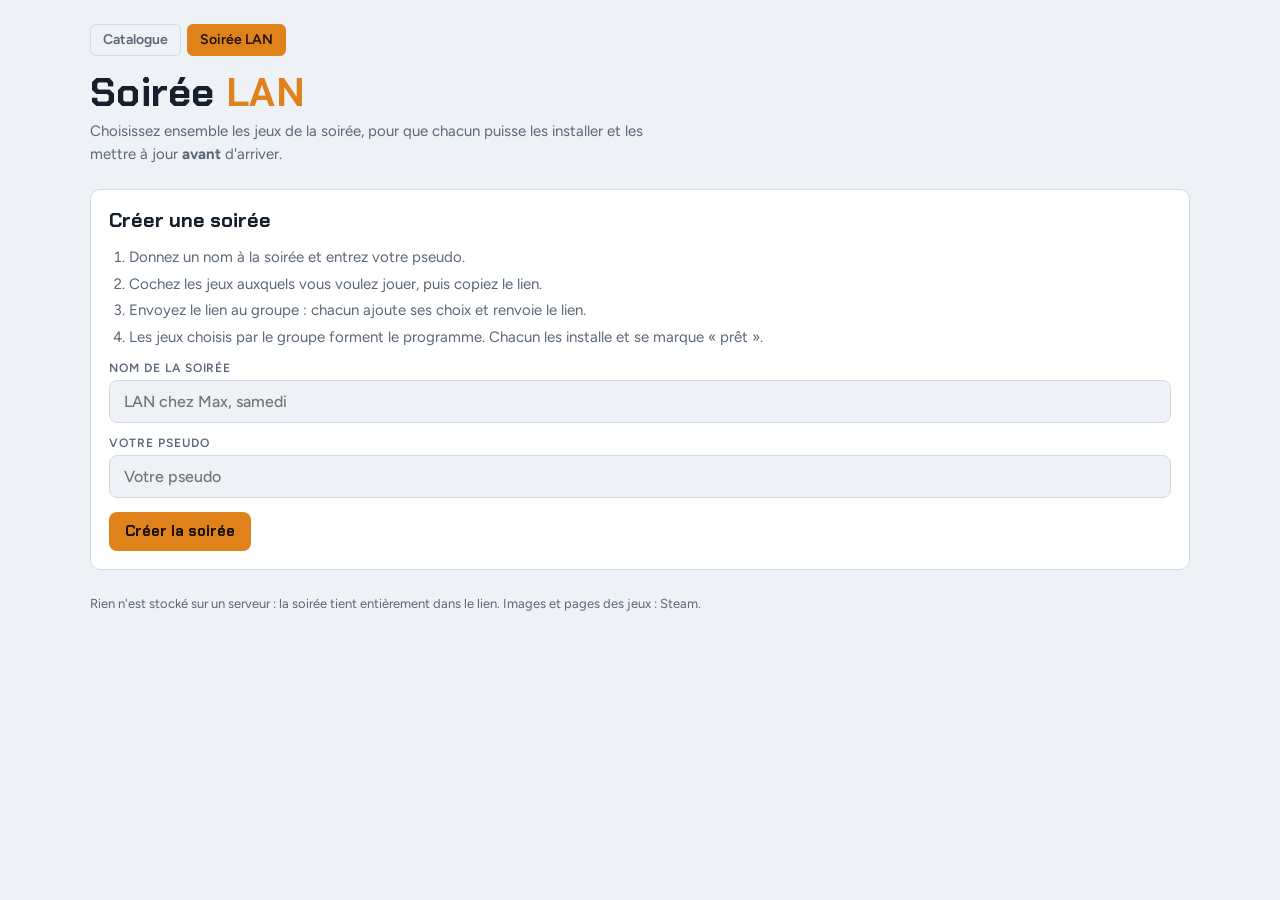
==== soiree.html @ 5d8b4f76 "Soirée LAN : choix des jeux du groupe, programme et préparation (prêt / à installer) Co-Authored-By:" ====
<!doctype html>
<title>Soirée LAN · LAN &amp; Jeux</title>
<meta charset="utf-8">
<meta name="viewport" content="width=device-width, initial-scale=1, viewport-fit=cover">
<meta name="claude:viewport-fit-sides" content="cover">
<link rel="preconnect" href="https://fonts.googleapis.com">
<link rel="preconnect" href="https://fonts.gstatic.com" crossorigin>
<link rel="stylesheet" href="https://fonts.googleapis.com/css2?family=Chakra+Petch:wght@500;700&family=Figtree:wght@400;500;600&family=JetBrains+Mono:wght@500&display=swap">
<link rel="stylesheet" href="style.css">
<style>
.panel { background: var(--panel); border: 1px solid var(--line); border-radius: 10px; padding: 18px; display: grid; gap: 14px; min-width: 0; }
.panel h2 { font: 700 20px/1.2 var(--display); margin: 0; }
.panel p { margin: 0; color: var(--muted); }
.steps { margin: 0; padding-left: 20px; color: var(--muted); display: grid; gap: 4px; }
.field { display: grid; gap: 6px; }
.field label { font: 600 12px/1 var(--body); text-transform: uppercase; letter-spacing: .08em; color: var(--muted); }
.input { font: 500 16px/1.2 var(--body); color: var(--fg); background: var(--bg); border: 1px solid var(--line); border-radius: 8px; padding: 11px 14px; width: 100%; min-width: 0; }
.input:focus-visible { outline: 2px solid var(--accent); outline-offset: 1px; }
.btn { font: 700 15px/1 var(--display); color: var(--accent-fg); background: var(--accent); border: 0; border-radius: 8px; padding: 12px 16px; cursor: pointer; }
.btn:focus-visible { outline: 2px solid var(--fg); outline-offset: 2px; }
.actions { display: flex; flex-wrap: wrap; gap: 8px; align-items: center; }
.players-list { display: flex; flex-wrap: wrap; gap: 8px; }
.player { display: inline-flex; align-items: center; gap: 8px; font: 500 14px/1 var(--body); background: var(--chip); border-radius: 999px; padding: 6px 6px 6px 12px; }
.player small { color: var(--muted); font: 500 12px var(--mono); }
.player button { border: 0; background: none; color: var(--muted); cursor: pointer; font-size: 14px; line-height: 1; padding: 2px 6px; border-radius: 999px; }
.player button:hover { color: var(--fg); background: var(--line); }
.player.me { background: var(--accent); color: var(--accent-fg); }
.player.me small, .player.me button { color: var(--accent-fg); }
.layout { display: grid; grid-template-columns: minmax(0, 1fr) minmax(0, 1.4fr); gap: 16px; align-items: start; }
@media (max-width: 860px) { .layout { grid-template-columns: minmax(0, 1fr); } }
.col { display: grid; gap: 16px; min-width: 0; }
.list { max-height: 520px; overflow-y: auto; border: 1px solid var(--line); border-radius: 8px; }
.row { display: grid; grid-template-columns: auto minmax(0, 1fr) auto; gap: 10px; align-items: center; padding: 8px 12px; border-bottom: 1px solid var(--line); }
.row:last-child { border-bottom: 0; }
.row input { width: 18px; height: 18px; accent-color: var(--accent); margin: 0; }
.row .nm { overflow-wrap: anywhere; display: grid; gap: 2px; min-width: 0; }
.row .nm label { cursor: pointer; }
.row .pl { font: 500 12px var(--mono); color: var(--muted); white-space: nowrap; }
.row.taken { background: color-mix(in srgb, var(--free-bg) 45%, transparent); }
.who { font-size: 12px; color: var(--free); }
.row a { font-size: 13px; color: var(--accent); white-space: nowrap; }
.hint { font-size: 13px; color: var(--muted); }
.toast { font-size: 14px; color: var(--free); font-weight: 600; }
.result-head { display: flex; flex-wrap: wrap; justify-content: space-between; align-items: baseline; gap: 8px; }
.section-title { font: 700 16px/1.2 var(--display); margin: 8px 0 0; }
.grid.small { grid-template-columns: repeat(auto-fill, minmax(220px, 1fr)); }
.picked { font: 600 12px/1 var(--mono); color: var(--accent); }
.ready { display: flex; flex-wrap: wrap; gap: 4px; }
.ready span { font-size: 11.5px; padding: 3px 7px; border-radius: 999px; background: var(--chip); color: var(--muted); }
.ready span.ok { background: var(--free-bg); color: var(--free); }
.summary-list { margin: 0; padding: 0; list-style: none; display: grid; gap: 6px; font-size: 14px; }
.summary-list strong { font-weight: 600; }
.summary-list span { color: var(--muted); }
.done { color: var(--free); font-weight: 600; }
</style>

<div class="wrap">
  <header>
    <nav class="nav"><a href="./">Catalogue</a><a href="soiree.html" aria-current="page">Soirée LAN</a></nav>
    <h1>Soirée <span>LAN</span></h1>
    <p>Choisissez ensemble les jeux de la soirée, pour que chacun puisse les installer et les mettre à jour <strong>avant</strong> d'arriver.</p>
  </header>

  <!-- Écran de création -->
  <section class="panel" id="create" hidden>
    <h2>Créer une soirée</h2>
    <ol class="steps">
      <li>Donnez un nom à la soirée et entrez votre pseudo.</li>
      <li>Cochez les jeux auxquels vous voulez jouer, puis copiez le lien.</li>
      <li>Envoyez le lien au groupe : chacun ajoute ses choix et renvoie le lien.</li>
      <li>Les jeux choisis par le groupe forment le programme. Chacun les installe et se marque « prêt ».</li>
    </ol>
    <div class="field"><label for="party-name">Nom de la soirée</label>
      <input class="input" id="party-name" maxlength="40" placeholder="LAN chez Max, samedi"></div>
    <div class="field"><label for="first-name">Votre pseudo</label>
      <input class="input" id="first-name" maxlength="20" placeholder="Votre pseudo"></div>
    <div class="actions"><button class="btn" id="create-btn" type="button">Créer la soirée</button></div>
  </section>

  <!-- Écran pour rejoindre une soirée reçue -->
  <section class="panel" id="join" hidden>
    <h2 id="join-title"></h2>
    <p id="join-who"></p>
    <ul class="summary-list" id="join-summary"></ul>
    <div class="field"><label for="join-name">Votre pseudo</label>
      <input class="input" id="join-name" maxlength="20" placeholder="Votre pseudo"></div>
    <div class="actions"><button class="btn" id="join-btn" type="button">Rejoindre et choisir mes jeux</button></div>
    <div id="join-existing" hidden>
      <p class="hint">Vous avez déjà rejoint cette soirée ? Reprenez votre profil :</p>
      <div class="chips" id="join-list"></div>
    </div>
  </section>

  <!-- Écran de soirée -->
  <div id="party" hidden>
    <div class="wrap" style="gap:16px">
      <section class="panel">
        <div class="result-head">
          <h2 id="party-title"></h2>
          <span class="hint" id="party-count"></span>
        </div>
        <div class="players-list" id="players"></div>
        <div class="actions">
          <button class="btn" id="share-btn" type="button">Copier le lien de la soirée</button>
          <span class="toast" id="toast" aria-live="polite"></span>
        </div>
        <p class="hint">Ce lien contient toute la soirée. Après chaque changement, renvoyez-le au groupe pour que les autres voient vos choix.</p>
        <details>
          <summary class="hint">Quelqu'un a envoyé une autre version du lien ?</summary>
          <div class="actions" style="margin-top:10px">
            <input class="input" id="merge-input" placeholder="Collez son lien ici" style="flex:1 1 240px">
            <button class="btn" id="merge-btn" type="button">Fusionner</button>
          </div>
        </details>
      </section>

      <div class="layout">
        <section class="panel" id="mine">
          <div class="result-head">
            <h2 id="mine-title">Mes choix</h2>
            <button class="reset" id="switch-btn" type="button">Changer de joueur</button>
          </div>
          <p class="hint">Cochez les jeux auxquels vous voulez jouer ce soir, gratuits ou payants. Plus un jeu est coché par le groupe, plus il monte dans le programme.</p>
          <input class="input" id="pick-search" type="search" placeholder="Rechercher un jeu…" aria-label="Rechercher un jeu">
          <div class="chips" role="group" aria-label="Afficher">
            <button class="chip" id="show-group" type="button" aria-pressed="false">Choisis par le groupe</button>
            <button class="chip" id="show-all" type="button" aria-pressed="true">Tous les jeux</button>
            <button class="chip" id="show-mine" type="button" aria-pressed="false">Mes choix</button>
          </div>
          <div class="list" id="picks"></div>
          <div class="actions">
            <button class="btn" id="save-btn" type="button">Enregistrer et copier le lien</button>
            <span class="hint" id="mine-count"></span>
          </div>
        </section>

        <div class="col">
          <section class="panel" id="programme">
            <div class="result-head">
              <h2>Programme de la soirée</h2>
              <div class="chips"><button class="chip" id="offline" type="button" aria-pressed="false">Sans internet</button></div>
            </div>
            <p class="hint" id="prog-hint"></p>
            <div class="grid small" id="prog"></div>
            <h3 class="section-title" id="other-title">Autres propositions</h3>
            <p class="hint" id="other-hint"></p>
            <div class="grid small" id="other"></div>
          </section>

          <section class="panel" id="prep">
            <div class="result-head">
              <h2>Ma préparation</h2>
              <span class="hint" id="prep-count"></span>
            </div>
            <p class="hint">Installez et mettez à jour chaque jeu du programme avant la soirée, puis cochez-le. Les autres verront que vous êtes prêt.</p>
            <div class="list" id="prep-list"></div>
          </section>
        </div>
      </div>
    </div>
  </div>

  <footer>Rien n'est stocké sur un serveur : la soirée tient entièrement dans le lien. Images et pages des jeux : Steam.</footer>
</div>

<script src="games.js"></script>
<script>
// ---------- Données ----------
const norm = t => t.normalize("NFD").replace(/[̀-ͯ]/g, "").toLowerCase();
const slug = t => norm(t).replace(/[^a-z0-9]+/g, "-").replace(/^-|-$/g, "");
const MODES = { l: "LAN", e: "Même écran", o: "Internet" };
const games = (window.GAMES || []).map(([name, min, max, types, free, modes, link, desc]) => ({
  name, min, max, desc: desc || "", free: !!free, modes: modes.split(""), key: norm(name),
  appid: typeof link === "number" ? link : null,
  // identifiant stable : numéro Steam en base 36, sinon nom simplifié
  id: typeof link === "number" ? link.toString(36) : "~" + slug(name),
  url: typeof link === "number" ? "https://store.steampowered.com/app/" + link + "/"
    : link || "https://store.steampowered.com/search/?term=" + encodeURIComponent(name)
})).sort((a, b) => a.name.localeCompare(b.name, "fr"));
const byId = new Map(games.map(g => [g.id, g]));
const plural = (n, one, many) => n + " " + (n > 1 ? many : one);
const same = (a, b) => a.toLowerCase() === b.toLowerCase();

// ---------- Soirée dans le lien ----------
// Format v2 : { v: 2, n: nom, p: [[pseudo, "choix.choix", "prêt.prêt"]] }
function encode(party) {
  const json = JSON.stringify({ v: 2, n: party.name, p: party.players.map(p => [p.name, [...p.picks].join("."), [...p.ready].join(".")]) });
  const bytes = new TextEncoder().encode(json);
  let bin = ""; bytes.forEach(b => bin += String.fromCharCode(b));
  return btoa(bin).replace(/\+/g, "-").replace(/\//g, "_").replace(/=+$/, "");
}
function decode(str) {
  try {
    const bin = atob(str.replace(/-/g, "+").replace(/_/g, "/"));
    const d = JSON.parse(new TextDecoder().decode(Uint8Array.from(bin, c => c.charCodeAt(0))));
    const ids = s => String(s || "").split(".").filter(id => byId.has(id));
    return {
      name: String(d.n || "Soirée LAN").slice(0, 40),
      players: (d.p || []).map(([n, a, b]) => ({
        name: String(n).slice(0, 20),
        picks: new Set(ids(a)),
        ready: new Set(d.v === 2 ? ids(b) : [])
      }))
    };
  } catch { return null; }
}
function fromUrl(text) {
  const m = String(text).match(/[#&]s=([A-Za-z0-9_-]+)/);
  return m ? decode(m[1]) : null;
}
const linkFor = party => location.href.split("#")[0] + "#s=" + encode(party);
function persist() { history.replaceState(null, "", "#s=" + encode(party)); }

let party = fromUrl(location.hash);

// Le joueur de cet onglet. Un lien reçu ouvre toujours l'écran « Rejoindre » :
// on ne reprend jamais automatiquement le profil de la personne qui a envoyé le lien.
let meName = "", lastPseudo = "";
try { meName = sessionStorage.getItem("lanjeux-me") || ""; } catch {}
try { lastPseudo = localStorage.getItem("lanjeux-pseudo") || ""; } catch {}
function setMe(n) {
  meName = n;
  try { sessionStorage.setItem("lanjeux-me", n); } catch {}
  if (n) { lastPseudo = n; try { localStorage.setItem("lanjeux-pseudo", n); } catch {} }
}
const me = () => party.players.find(p => meName && same(p.name, meName)) || null;
function addMe() {
  let p = me();
  if (!p) { p = { name: meName, picks: new Set(), ready: new Set() }; party.players.push(p); }
  return p;
}

// ---------- Écrans ----------
function show(id) { ["create", "join", "party"].forEach(x => document.getElementById(x).hidden = x !== id); }

function showCreate() { show("create"); document.getElementById("first-name").value = lastPseudo; }
document.getElementById("create-btn").addEventListener("click", () => {
  const name = document.getElementById("party-name").value.trim() || "Soirée LAN";
  const n = document.getElementById("first-name").value.trim();
  if (!n) { document.getElementById("first-name").focus(); return; }
  party = { name, players: [] };
  setMe(n); addMe(); persist(); showParty();
});

function showJoin() {
  setMe("");
  show("join");
  document.getElementById("join-title").textContent = "Rejoindre « " + party.name + " »";
  const names = party.players.map(p => p.name);
  document.getElementById("join-who").textContent = names.length
    ? (names.length > 1 ? names.slice(0, -1).join(", ") + " et " + names.at(-1) + " ont" : names[0] + " a")
      + " déjà choisi. Entrez votre pseudo pour ajouter vos choix."
    : "Entrez votre pseudo pour ajouter vos choix.";
  const sum = document.getElementById("join-summary"); sum.replaceChildren();
  for (const p of party.players) {
    const li = document.createElement("li");
    const who = document.createElement("strong"); who.textContent = p.name + " : ";
    const names = [...p.picks].map(id => byId.get(id).name).sort((a, b) => a.localeCompare(b, "fr"));
    const what = document.createElement("span");
    what.textContent = names.length ? names.slice(0, 8).join(", ") + (names.length > 8 ? " et " + (names.length - 8) + " autres" : "") : "rien choisi pour l'instant";
    li.append(who, what); sum.append(li);
  }
  const list = document.getElementById("join-list"); list.replaceChildren();
  for (const n of names) {
    const b = document.createElement("button"); b.type = "button"; b.className = "chip"; b.textContent = "Je suis " + n;
    b.addEventListener("click", () => { setMe(n); showParty(); });
    list.append(b);
  }
  document.getElementById("join-existing").hidden = !names.length;
  const f = document.getElementById("join-name"); f.value = ""; f.focus();
}
function join() {
  const n = document.getElementById("join-name").value.trim();
  if (!n) { document.getElementById("join-name").focus(); return; }
  setMe(n); addMe(); persist(); showParty();
}
document.getElementById("join-btn").addEventListener("click", join);
document.getElementById("join-name").addEventListener("keydown", e => { if (e.key === "Enter") join(); });
document.getElementById("switch-btn").addEventListener("click", showJoin);

function showParty() {
  if (!me()) { showJoin(); return; }
  show("party");
  document.getElementById("mine-title").textContent = "Les choix de " + me().name;
  const othersChose = party.players.some(p => p !== me() && p.picks.size);
  setView(othersChose ? "group" : "all");
}

// ---------- Calculs ----------
let offline = false;
function computeProgramme() {
  const n = party.players.length;
  const need = Math.max(1, Math.ceil(n / 2)); // choisi par au moins la moitié du groupe
  const count = new Map();
  party.players.forEach(p => p.picks.forEach(id => count.set(id, (count.get(id) || 0) + 1)));
  const fits = g => n < 2 || (n >= g.min && n <= g.max);
  const net = g => !offline || g.modes.some(m => m === "l" || m === "e");
  const prog = [], other = [];
  for (const [id, c] of count) {
    const g = byId.get(id);
    if (!net(g)) continue;
    if (c >= need && fits(g)) prog.push(g); else other.push(g);
  }
  const rank = (a, b) => count.get(b.id) - count.get(a.id) || a.name.localeCompare(b.name, "fr");
  return { prog: prog.sort(rank), other: other.sort(rank), count, need, n, fits };
}

// ---------- Rendu ----------
function renderAll() { renderHeader(); renderPicks(); renderProgramme(); }

function renderHeader() {
  document.getElementById("party-title").textContent = party.name;
  document.getElementById("party-count").textContent = plural(party.players.length, "joueur", "joueurs");
  const { prog } = computeProgramme();
  const box = document.getElementById("players"); box.replaceChildren();
  for (const p of party.players) {
    const chip = document.createElement("span");
    chip.className = "player" + (p === me() ? " me" : "");
    const label = document.createElement("span"); label.textContent = p.name;
    const readyN = prog.filter(g => p.ready.has(g.id)).length;
    const count = document.createElement("small");
    count.textContent = prog.length ? "prêt " + readyN + "/" + prog.length : plural(p.picks.size, "choix", "choix");
    const del = document.createElement("button"); del.type = "button"; del.textContent = "×";
    del.setAttribute("aria-label", "Retirer " + p.name + " de la soirée");
    del.addEventListener("click", () => {
      if (del.dataset.confirm) { party.players = party.players.filter(x => x !== p); persist(); showParty(); }
      else { del.dataset.confirm = "1"; del.textContent = "Retirer ?"; }
    });
    chip.append(label, count, del); box.append(chip);
  }
}

let view = "all", q = "";
const VIEWS = { group: "show-group", all: "show-all", mine: "show-mine" };
function setView(v) {
  view = v;
  Object.entries(VIEWS).forEach(([k, id]) => document.getElementById(id).setAttribute("aria-pressed", k === v));
  renderAll();
}
Object.entries(VIEWS).forEach(([v, id]) => document.getElementById(id).addEventListener("click", () => setView(v)));

function renderPicks() {
  const m = me();
  const others = party.players.filter(p => p !== m);
  const pickersOf = g => others.filter(p => p.picks.has(g.id)).map(p => p.name);
  const pool = games.filter(g => {
    if (q && !g.key.includes(q)) return false;
    if (view === "group") return q ? true : pickersOf(g).length > 0; // une recherche fouille tout le catalogue
    if (view === "mine") return !!(m && m.picks.has(g.id));
    return true;
  });
  if (view !== "mine") pool.sort((a, b) => pickersOf(b).length - pickersOf(a).length || a.name.localeCompare(b.name, "fr"));
  const list = document.getElementById("picks"); list.replaceChildren();
  const frag = document.createDocumentFragment();
  for (const g of pool) {
    const pickers = pickersOf(g);
    const row = document.createElement("div"); row.className = "row" + (pickers.length ? " taken" : "");
    const cb = document.createElement("input"); cb.type = "checkbox"; cb.id = "pick-" + g.id;
    cb.checked = !!(m && m.picks.has(g.id));
    cb.addEventListener("change", () => {
      const p = addMe();
      cb.checked ? p.picks.add(g.id) : p.picks.delete(g.id);
      persist(); renderHeader(); renderProgramme(); updateMineCount();
      if (view === "mine") renderPicks();
    });
    const nm = document.createElement("div"); nm.className = "nm";
    const lab = document.createElement("label"); lab.htmlFor = cb.id;
    lab.textContent = g.name + (g.free ? " · gratuit" : "");
    nm.append(lab);
    if (pickers.length) { const who = document.createElement("div"); who.className = "who"; who.textContent = "✓ " + pickers.join(", "); nm.append(who); }
    const pl = document.createElement("span"); pl.className = "pl"; pl.textContent = g.min === g.max ? g.min + " j." : g.min + "–" + g.max;
    row.append(cb, nm, pl); frag.append(row);
  }
  if (!pool.length) {
    const e = document.createElement("p"); e.className = "hint"; e.style.padding = "12px";
    e.textContent = view === "mine" ? "Vous n'avez encore choisi aucun jeu."
      : view === "group" ? "Les autres joueurs n'ont encore rien choisi. Passez sur « Tous les jeux »."
      : "Aucun jeu ne correspond à cette recherche.";
    frag.append(e);
  }
  list.append(frag);
  updateMineCount();
}
function updateMineCount() {
  const m = me();
  document.getElementById("mine-count").textContent = m ? plural(m.picks.size, "jeu choisi", "jeux choisis") : "";
}

function renderProgramme() {
  const { prog, other, count, need, n, fits } = computeProgramme();
  document.getElementById("prog-hint").textContent = !count.size
    ? "Cochez des jeux dans la liste : ceux choisis par le groupe apparaîtront ici."
    : prog.length
      ? plural(prog.length, "jeu retenu", "jeux retenus") + (n > 1 ? " : choisis par au moins " + need + " joueur" + (need > 1 ? "s" : "") + " sur " + n + " et jouables à " + n + "." : ".")
      : "Aucun jeu n'a encore été choisi par au moins " + need + " joueurs sur " + n + ".";
  document.getElementById("prog").replaceChildren(...prog.map(g => card(g, count.get(g.id), true)));
  document.getElementById("other-title").hidden = !other.length;
  document.getElementById("other-hint").hidden = !other.length;
  document.getElementById("other-hint").textContent = "Choisis par moins de la moitié du groupe, ou pas jouables à " + n + ". Cochez-les aussi pour les faire entrer au programme.";
  document.getElementById("other").replaceChildren(...other.map(g => card(g, count.get(g.id), false, fits(g) ? "" : "Max " + g.max + " joueurs")));
  renderPrep(prog);
}

function renderPrep(prog) {
  const m = me();
  const list = document.getElementById("prep-list"); list.replaceChildren();
  const left = prog.filter(g => !(m && m.ready.has(g.id))).length;
  document.getElementById("prep-count").textContent = prog.length ? (left ? plural(left, "jeu", "jeux") + " à préparer" : "") : "";
  if (!prog.length) {
    const e = document.createElement("p"); e.className = "hint"; e.style.padding = "12px";
    e.textContent = "Rien à préparer pour l'instant : le programme est vide.";
    list.append(e); return;
  }
  if (!left) {
    const e = document.createElement("p"); e.className = "done"; e.style.padding = "12px 12px 0";
    e.textContent = "Vous êtes prêt pour tout le programme.";
    list.append(e);
  }
  for (const g of prog) {
    const row = document.createElement("div"); row.className = "row";
    const cb = document.createElement("input"); cb.type = "checkbox"; cb.id = "ready-" + g.id;
    cb.checked = !!(m && m.ready.has(g.id));
    cb.addEventListener("change", () => {
      const p = addMe(); cb.checked ? p.ready.add(g.id) : p.ready.delete(g.id);
      persist(); renderHeader(); renderProgramme();
    });
    const nm = document.createElement("div"); nm.className = "nm";
    const lab = document.createElement("label"); lab.htmlFor = cb.id; lab.textContent = g.name;
    const sub = document.createElement("div"); sub.className = "hint";
    sub.textContent = (g.free ? "Gratuit" : "Payant") + " · installé et à jour";
    nm.append(lab, sub);
    const a = document.createElement("a"); a.href = g.url; a.target = "_blank"; a.rel = "noopener"; a.textContent = "Page du jeu";
    row.append(cb, nm, a); list.append(row);
  }
}

function card(g, picks, inProg, note) {
  const a = document.createElement("a"); a.className = "game"; a.href = g.url; a.target = "_blank"; a.rel = "noopener";
  const cover = document.createElement("div"); cover.className = "cover";
  const ini = document.createElement("span"); ini.className = "initials";
  ini.textContent = g.name.replace(/[^A-Za-z0-9 ]/g, "").split(" ").filter(Boolean).slice(0, 2).map(w => w[0]).join("").toUpperCase();
  cover.append(ini);
  if (g.appid) {
    const img = document.createElement("img"); img.alt = ""; img.loading = "lazy";
    const urls = ["https://shared.akamai.steamstatic.com/store_item_assets/steam/apps/" + g.appid + "/header.jpg",
                  "https://cdn.cloudflare.steamstatic.com/steam/apps/" + g.appid + "/header.jpg"];
    let i = 0; img.onerror = () => { i++; i < urls.length ? img.src = urls[i] : img.remove(); };
    img.onload = () => ini.remove(); img.src = urls[0]; cover.append(img);
  }
  const body = document.createElement("div"); body.className = "body";
  const top = document.createElement("div"); top.className = "top";
  const h = document.createElement("h2"); h.textContent = g.name;
  const pl = document.createElement("span"); pl.className = "players";
  pl.textContent = g.min === g.max ? g.min + " j." : g.min + "–" + g.max + " j.";
  top.append(h, pl); body.append(top);
  const tags = document.createElement("div"); tags.className = "tags";
  const price = document.createElement("span"); price.className = "tag price " + (g.free ? "free" : "paid");
  price.textContent = g.free ? "Gratuit" : "Payant";
  const pk = document.createElement("span"); pk.className = "picked";
  pk.textContent = "choisi par " + picks + "/" + party.players.length;
  tags.append(price, pk); body.append(tags);
  if (note) { const nt = document.createElement("div"); nt.className = "hint"; nt.textContent = note; body.append(nt); }
  if (inProg) {
    const r = document.createElement("div"); r.className = "ready";
    for (const p of party.players) {
      const s = document.createElement("span"); const ok = p.ready.has(g.id);
      s.className = ok ? "ok" : ""; s.textContent = (ok ? "✓ " : "○ ") + p.name;
      s.title = ok ? p.name + " est prêt" : p.name + " doit encore l'installer ou le mettre à jour";
      r.append(s);
    }
    body.append(r);
  }
  const md = document.createElement("div"); md.className = "modes"; md.textContent = g.modes.map(m => MODES[m]).join(" · ");
  body.append(md);
  a.append(cover, body);
  return a;
}

// ---------- Actions ----------
let toastTimer;
function toast(msg) {
  const t = document.getElementById("toast"); t.textContent = msg;
  clearTimeout(toastTimer); toastTimer = setTimeout(() => t.textContent = "", 4000);
}
async function share() {
  persist();
  try { await navigator.clipboard.writeText(linkFor(party)); toast("Lien copié. Collez-le dans le groupe."); }
  catch { toast("Copie impossible ici : copiez le lien dans la barre d'adresse."); }
}
document.getElementById("share-btn").addEventListener("click", share);
document.getElementById("save-btn").addEventListener("click", () => { addMe(); renderAll(); share(); });
document.getElementById("pick-search").addEventListener("input", e => { q = norm(e.target.value.trim()); renderPicks(); });
document.getElementById("offline").addEventListener("click", e => {
  offline = !offline; e.currentTarget.setAttribute("aria-pressed", offline); renderHeader(); renderProgramme();
});
document.getElementById("merge-btn").addEventListener("click", () => {
  const other = fromUrl(document.getElementById("merge-input").value);
  if (!other) { toast("Ce lien ne contient pas de soirée."); return; }
  for (const op of other.players) {
    const p = party.players.find(x => same(x.name, op.name));
    if (!p) party.players.push(op);
    else { op.picks.forEach(id => p.picks.add(id)); op.ready.forEach(id => p.ready.add(id)); }
  }
  document.getElementById("merge-input").value = "";
  persist(); renderAll(); toast("Liens fusionnés.");
});
window.addEventListener("hashchange", () => { const p = fromUrl(location.hash); if (p) { party = p; showParty(); } });

party ? showParty() : showCreate();
</script>
---- style.css ----
[hidden] { display: none !important; }
/* Layout : bandeau de filtres en haut, grille de fiches de jeux dessous */
:root {
  --bg: #eef1f5;
  --panel: #ffffff;
  --fg: #16202c;
  --muted: #5a6778;
  --line: #d4dbe4;
  --accent: #e0821c;
  --accent-fg: #1a1104;
  --chip: #e3e8ef;
  --free: #1f7a4d;
  --free-bg: #dcf1e5;
  --paid: #5a4bb0;
  --paid-bg: #e6e2f8;
  --display: "Chakra Petch", "Segoe UI", system-ui, sans-serif;
  --body: "Figtree", system-ui, -apple-system, sans-serif;
  --mono: "JetBrains Mono", ui-monospace, Consolas, monospace;
  color-scheme: light;
}
@media (prefers-color-scheme: dark) {
  :root:not([data-theme="light"]) {
    --bg: #0f141b; --panel: #171e28; --fg: #e6ebf2; --muted: #93a0b2; --line: #2a3443;
    --accent: #f29a38; --accent-fg: #1a1104; --chip: #222b38;
    --free: #6fd39e; --free-bg: #173326; --paid: #b3a8ff; --paid-bg: #272246;
    color-scheme: dark;
  }
}
:root[data-theme="dark"] {
  --bg: #0f141b; --panel: #171e28; --fg: #e6ebf2; --muted: #93a0b2; --line: #2a3443;
  --accent: #f29a38; --accent-fg: #1a1104; --chip: #222b38;
  --free: #6fd39e; --free-bg: #173326; --paid: #b3a8ff; --paid-bg: #272246;
  color-scheme: dark;
}
* { box-sizing: border-box; }
html, body { margin: 0; }
body {
  background: var(--bg); color: var(--fg);
  font: 15px/1.5 var(--body);
  padding-left: max(16px, env(safe-area-inset-left, 0px));
  padding-right: max(16px, env(safe-area-inset-right, 0px));
  padding-block: 24px 48px;
}
.wrap { max-width: 1100px; margin: 0 auto; display: grid; gap: 24px; }
header h1 {
  font: 700 clamp(28px, 5vw, 40px)/1.1 var(--display);
  margin: 0; letter-spacing: .01em; text-wrap: balance;
}
header h1 span { color: var(--accent); }
header p { margin: 6px 0 0; color: var(--muted); max-width: 60ch; }

.filters {
  background: var(--panel); border: 1px solid var(--line); border-radius: 10px;
  padding: 18px; display: grid; gap: 16px;
}
.group { display: grid; gap: 8px; }
.label {
  font: 600 12px/1 var(--body); text-transform: uppercase; letter-spacing: .08em; color: var(--muted);
}
.chips { display: flex; flex-wrap: wrap; gap: 8px; }
.chip {
  font: 500 14px/1 var(--body); color: var(--fg);
  background: var(--chip); border: 1px solid transparent; border-radius: 6px;
  padding: 9px 14px; cursor: pointer;
}
.chip.big { font: 700 18px/1 var(--display); padding: 10px 18px; min-width: 52px; }
.chip:hover { border-color: var(--line); }
.chip[aria-pressed="true"] { background: var(--accent); color: var(--accent-fg); }
.chip:focus-visible { outline: 2px solid var(--accent); outline-offset: 2px; }
.row { display: flex; flex-wrap: wrap; gap: 24px; }
.row > .group { min-width: 0; }

.summary { display: flex; flex-wrap: wrap; align-items: baseline; justify-content: space-between; gap: 8px; }
.count { font: 700 20px/1.2 var(--display); }
.reset { background: none; border: 0; color: var(--accent); font: 600 14px var(--body); cursor: pointer; padding: 4px 0; }
.reset:focus-visible { outline: 2px solid var(--accent); }

.grid { display: grid; grid-template-columns: repeat(auto-fill, minmax(250px, 1fr)); gap: 12px; }
.game {
  background: var(--panel); border: 1px solid var(--line); border-radius: 8px;
  padding: 14px; display: grid; gap: 10px; align-content: start; min-width: 0;
  color: inherit; text-decoration: none;
}
.game:hover { border-color: var(--accent); }
.game:focus-visible { outline: 2px solid var(--accent); outline-offset: 2px; }
.game h2 { font: 600 16px/1.3 var(--body); margin: 0; overflow-wrap: anywhere; }
.top { display: flex; justify-content: space-between; align-items: start; gap: 10px; }
.players { font: 500 13px/1 var(--mono); font-variant-numeric: tabular-nums; color: var(--muted); white-space: nowrap; padding-top: 3px; }
.tags { display: flex; flex-wrap: wrap; gap: 6px; }
.tag { font: 500 12px/1 var(--body); padding: 5px 8px; border-radius: 4px; background: var(--chip); color: var(--muted); }
.price { font-weight: 600; }
.price.free { background: var(--free-bg); color: var(--free); }
.price.paid { background: var(--paid-bg); color: var(--paid); }
.modes { font-size: 12.5px; color: var(--muted); }
.empty { color: var(--muted); padding: 32px 0; text-align: center; }
.toolbar { display: flex; flex-wrap: wrap; gap: 10px; align-items: center; }
.search { flex: 1 1 240px; min-width: 0; font: 500 16px/1.2 var(--body); color: var(--fg); background: var(--panel); border: 1px solid var(--line); border-radius: 8px; padding: 11px 14px; }
.search:focus-visible, .sort:focus-visible, .dice:focus-visible { outline: 2px solid var(--accent); outline-offset: 1px; }
.sort { font: 500 14px var(--body); color: var(--fg); background: var(--panel); border: 1px solid var(--line); border-radius: 8px; padding: 11px 10px; }
.dice { font: 700 15px/1 var(--display); color: var(--accent-fg); background: var(--accent); border: 0; border-radius: 8px; padding: 12px 16px; cursor: pointer; }
.dice:hover { filter: brightness(1.06); }
.game { padding: 0; overflow: hidden; gap: 0; }
.dice:disabled { opacity: .5; cursor: default; }
.game .body { padding: 12px 14px 14px; display: grid; gap: 8px; }
.cover { aspect-ratio: 460 / 215; max-width: 100%; width: 100%; background: var(--chip); display: grid; place-items: center; position: relative; overflow: hidden; }
.cover img { width: 100%; height: 100%; object-fit: cover; display: block; }
.cover .initials { font: 700 28px/1 var(--display); color: var(--muted); letter-spacing: .04em; }
.desc { margin: 0; font-size: 13.5px; color: var(--muted); }
.pick { background: var(--panel); border: 2px solid var(--accent); border-radius: 10px; padding: 14px; display: grid; gap: 12px; }
.pick-head { display: flex; justify-content: space-between; align-items: center; gap: 10px; flex-wrap: wrap; }
.pick-head strong { font: 700 18px/1.2 var(--display); }
.pick-actions { display: flex; gap: 8px; }
.pick .game { max-width: 420px; }
.ghost { background: none; border: 1px solid var(--line); color: var(--fg); border-radius: 6px; padding: 8px 12px; font: 500 14px var(--body); cursor: pointer; }
.ghost:focus-visible { outline: 2px solid var(--accent); }
footer { color: var(--muted); font-size: 13px; }

/* Navigation */
.nav { display: flex; gap: 6px; margin-bottom: 14px; flex-wrap: wrap; }
.nav a { font: 600 14px/1 var(--body); color: var(--muted); text-decoration: none; padding: 8px 12px; border-radius: 6px; border: 1px solid var(--line); }
.nav a[aria-current="page"] { color: var(--accent-fg); background: var(--accent); border-color: var(--accent); }
.nav a:hover { border-color: var(--accent); }
.nav a:focus-visible { outline: 2px solid var(--accent); outline-offset: 2px; }
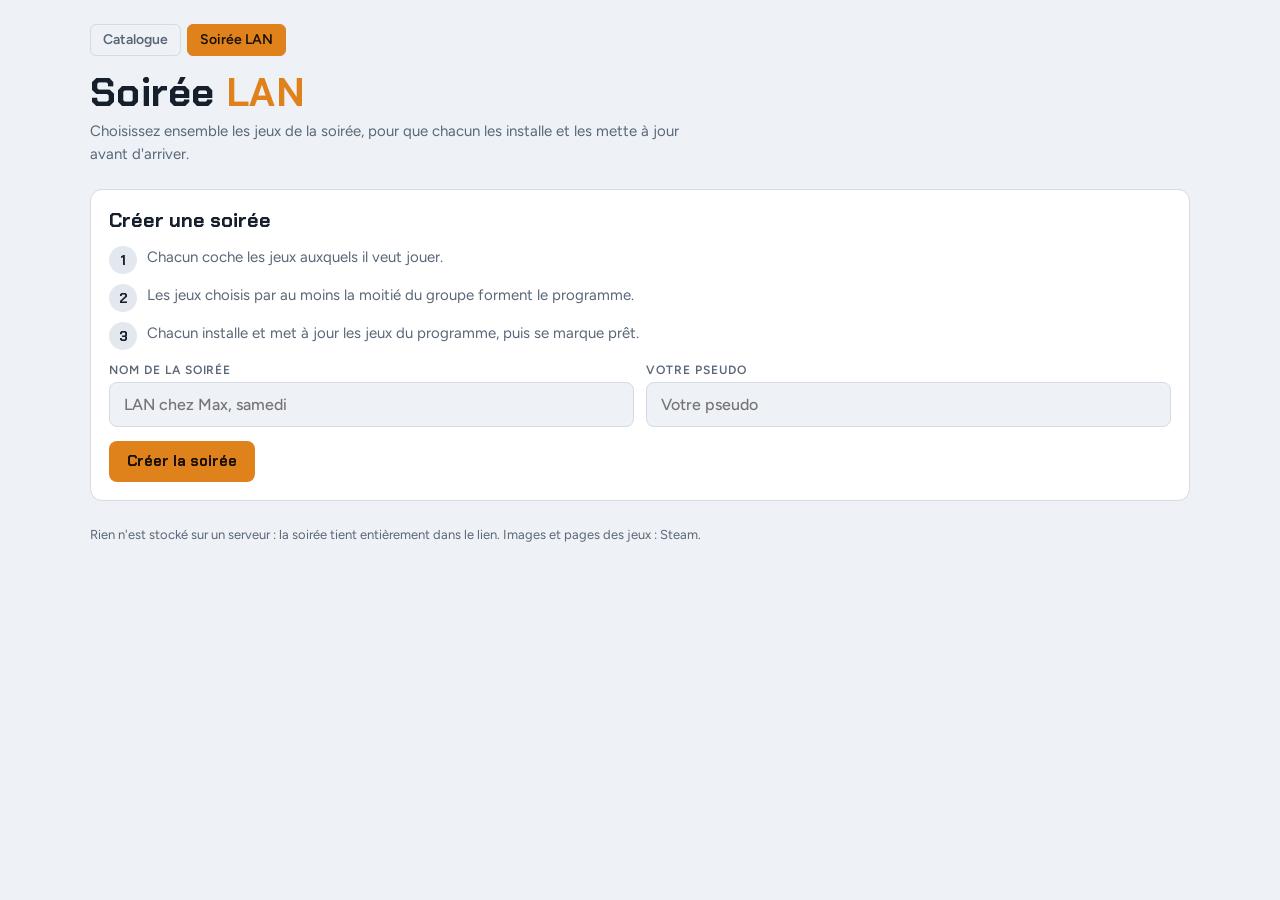
==== commit 80dd226f: "Ergonomie : Soirée LAN en 3 étapes, barre d'envoi, miniatures ; catalogue mobile plus compact Co-Aut" ====
--- a/soiree.html
+++ b/soiree.html
@@ -8,159 +8,206 @@
 <link rel="stylesheet" href="https://fonts.googleapis.com/css2?family=Chakra+Petch:wght@500;700&family=Figtree:wght@400;500;600&family=JetBrains+Mono:wght@500&display=swap">
 <link rel="stylesheet" href="style.css">
 <style>
-.panel { background: var(--panel); border: 1px solid var(--line); border-radius: 10px; padding: 18px; display: grid; gap: 14px; min-width: 0; }
+body { padding-bottom: calc(96px + env(safe-area-inset-bottom, 0px)); }
+.panel { background: var(--panel); border: 1px solid var(--line); border-radius: 12px; padding: 18px; display: grid; gap: 14px; min-width: 0; }
 .panel h2 { font: 700 20px/1.2 var(--display); margin: 0; }
 .panel p { margin: 0; color: var(--muted); }
-.steps { margin: 0; padding-left: 20px; color: var(--muted); display: grid; gap: 4px; }
+.steps { margin: 0; padding: 0; list-style: none; display: grid; gap: 10px; counter-reset: s; }
+.steps li { counter-increment: s; display: grid; grid-template-columns: 28px minmax(0, 1fr); gap: 10px; align-items: start; color: var(--muted); }
+.steps li::before { content: counter(s); font: 700 14px/28px var(--display); text-align: center; width: 28px; height: 28px; border-radius: 50%; background: var(--chip); color: var(--fg); }
 .field { display: grid; gap: 6px; }
 .field label { font: 600 12px/1 var(--body); text-transform: uppercase; letter-spacing: .08em; color: var(--muted); }
-.input { font: 500 16px/1.2 var(--body); color: var(--fg); background: var(--bg); border: 1px solid var(--line); border-radius: 8px; padding: 11px 14px; width: 100%; min-width: 0; }
+.input { font: 500 16px/1.2 var(--body); color: var(--fg); background: var(--bg); border: 1px solid var(--line); border-radius: 8px; padding: 12px 14px; width: 100%; min-width: 0; }
 .input:focus-visible { outline: 2px solid var(--accent); outline-offset: 1px; }
-.btn { font: 700 15px/1 var(--display); color: var(--accent-fg); background: var(--accent); border: 0; border-radius: 8px; padding: 12px 16px; cursor: pointer; }
+.btn { font: 700 15px/1 var(--display); color: var(--accent-fg); background: var(--accent); border: 0; border-radius: 8px; padding: 13px 18px; cursor: pointer; white-space: nowrap; }
+.btn:hover { filter: brightness(1.06); }
 .btn:focus-visible { outline: 2px solid var(--fg); outline-offset: 2px; }
 .actions { display: flex; flex-wrap: wrap; gap: 8px; align-items: center; }
+.hint { font-size: 13px; color: var(--muted); }
+.two { display: grid; grid-template-columns: repeat(auto-fit, minmax(220px, 1fr)); gap: 12px; }
+
+/* En-tête de soirée */
+.party-head { display: grid; gap: 12px; }
+.party-head .line { display: flex; flex-wrap: wrap; justify-content: space-between; align-items: baseline; gap: 8px; }
+.party-head h2 { font: 700 24px/1.15 var(--display); margin: 0; overflow-wrap: anywhere; }
 .players-list { display: flex; flex-wrap: wrap; gap: 8px; }
-.player { display: inline-flex; align-items: center; gap: 8px; font: 500 14px/1 var(--body); background: var(--chip); border-radius: 999px; padding: 6px 6px 6px 12px; }
-.player small { color: var(--muted); font: 500 12px var(--mono); }
-.player button { border: 0; background: none; color: var(--muted); cursor: pointer; font-size: 14px; line-height: 1; padding: 2px 6px; border-radius: 999px; }
+.player { display: inline-flex; align-items: center; gap: 8px; font: 500 14px/1 var(--body); background: var(--chip); border-radius: 999px; padding: 5px 6px 5px 12px; }
+.player .meter { font: 500 11.5px var(--mono); color: var(--muted); }
+.player.ready-all .meter { color: var(--free); }
+.player button { border: 0; background: none; color: var(--muted); cursor: pointer; font-size: 13px; line-height: 1; padding: 4px 6px; border-radius: 999px; }
 .player button:hover { color: var(--fg); background: var(--line); }
-.player.me { background: var(--accent); color: var(--accent-fg); }
-.player.me small, .player.me button { color: var(--accent-fg); }
-.layout { display: grid; grid-template-columns: minmax(0, 1fr) minmax(0, 1.4fr); gap: 16px; align-items: start; }
-@media (max-width: 860px) { .layout { grid-template-columns: minmax(0, 1fr); } }
-.col { display: grid; gap: 16px; min-width: 0; }
-.list { max-height: 520px; overflow-y: auto; border: 1px solid var(--line); border-radius: 8px; }
-.row { display: grid; grid-template-columns: auto minmax(0, 1fr) auto; gap: 10px; align-items: center; padding: 8px 12px; border-bottom: 1px solid var(--line); }
-.row:last-child { border-bottom: 0; }
-.row input { width: 18px; height: 18px; accent-color: var(--accent); margin: 0; }
-.row .nm { overflow-wrap: anywhere; display: grid; gap: 2px; min-width: 0; }
-.row .nm label { cursor: pointer; }
-.row .pl { font: 500 12px var(--mono); color: var(--muted); white-space: nowrap; }
-.row.taken { background: color-mix(in srgb, var(--free-bg) 45%, transparent); }
-.who { font-size: 12px; color: var(--free); }
-.row a { font-size: 13px; color: var(--accent); white-space: nowrap; }
-.hint { font-size: 13px; color: var(--muted); }
-.toast { font-size: 14px; color: var(--free); font-weight: 600; }
-.result-head { display: flex; flex-wrap: wrap; justify-content: space-between; align-items: baseline; gap: 8px; }
-.section-title { font: 700 16px/1.2 var(--display); margin: 8px 0 0; }
-.grid.small { grid-template-columns: repeat(auto-fill, minmax(220px, 1fr)); }
-.picked { font: 600 12px/1 var(--mono); color: var(--accent); }
+.player.me { box-shadow: inset 0 0 0 2px var(--accent); }
+.player button:focus-visible, .tab:focus-visible, .linkish:focus-visible { outline: 2px solid var(--accent); outline-offset: 2px; }
+.linkish { background: none; border: 0; color: var(--accent); font: 600 13px var(--body); cursor: pointer; padding: 0; }
+.mergebox { display: flex; flex-wrap: wrap; gap: 8px; }
+
+/* Onglets d'étapes */
+.tabs { display: grid; grid-template-columns: repeat(3, minmax(0, 1fr)); gap: 6px; background: var(--chip); padding: 5px; border-radius: 12px; position: sticky; top: env(safe-area-inset-top, 0px); z-index: 5; }
+.tab { display: flex; align-items: center; justify-content: center; gap: 8px; border: 0; background: none; color: var(--muted); font: 600 14px/1.1 var(--body); padding: 11px 8px; border-radius: 8px; cursor: pointer; min-width: 0; }
+.tab .n { font: 700 12px/1 var(--display); color: var(--muted); }
+.tab[aria-selected="true"] { background: var(--panel); color: var(--fg); box-shadow: 0 1px 2px rgba(0,0,0,.08); }
+.tab .badge { font: 700 11px/1 var(--mono); padding: 4px 6px; border-radius: 999px; background: var(--line); color: var(--fg); }
+.tab .badge.todo { background: var(--accent); color: var(--accent-fg); }
+.tab .badge.done { background: var(--free-bg); color: var(--free); }
+@media (max-width: 480px) { .tab .n { display: none; } .tab { font-size: 13px; } }
+
+/* Listes */
+.toolbar2 { display: grid; gap: 10px; }
+.list { border: 1px solid var(--line); border-radius: 10px; overflow: hidden; }
+.list.scroll { max-height: min(60vh, 560px); overflow-y: auto; }
+.item { display: grid; grid-template-columns: auto 72px minmax(0, 1fr) auto; gap: 12px; align-items: center; padding: 8px 12px; border-bottom: 1px solid var(--line); cursor: pointer; }
+.item:last-child { border-bottom: 0; }
+.item:hover { background: color-mix(in srgb, var(--chip) 60%, transparent); }
+.item.on { background: color-mix(in srgb, var(--accent) 10%, transparent); }
+.item input { width: 20px; height: 20px; accent-color: var(--accent); margin: 0; cursor: pointer; }
+.thumb { width: 72px; aspect-ratio: 231 / 87; border-radius: 4px; background: var(--chip); overflow: hidden; display: grid; place-items: center; font: 700 12px var(--display); color: var(--muted); max-width: 100%; }
+.thumb img { width: 100%; height: 100%; object-fit: cover; display: block; }
+.item .txt { display: grid; gap: 2px; min-width: 0; }
+.item .nm { font-weight: 600; overflow-wrap: anywhere; }
+.item .sub { font-size: 12.5px; color: var(--muted); }
+.item .sub .by { color: var(--free); font-weight: 600; }
+.item .pl { font: 500 12px var(--mono); color: var(--muted); white-space: nowrap; }
+.item a { font: 600 13px var(--body); color: var(--accent); white-space: nowrap; }
+.empty { padding: 18px; color: var(--muted); text-align: center; }
+
+/* Programme */
+.prog { display: grid; gap: 10px; }
+.pcard { display: grid; grid-template-columns: 120px minmax(0, 1fr); gap: 14px; align-items: center; padding: 12px; border: 1px solid var(--line); border-radius: 10px; background: var(--panel); }
+.pcard .thumb { width: 120px; }
+.pcard .txt { display: grid; gap: 6px; min-width: 0; }
+.pcard .top { display: flex; justify-content: space-between; gap: 8px; align-items: baseline; flex-wrap: wrap; }
+.pcard h3 { font: 600 16px/1.25 var(--body); margin: 0; overflow-wrap: anywhere; }
+.pcard .meta { font-size: 12.5px; color: var(--muted); }
+.bar { height: 6px; border-radius: 999px; background: var(--chip); overflow: hidden; }
+.bar i { display: block; height: 100%; background: var(--free); border-radius: 999px; }
 .ready { display: flex; flex-wrap: wrap; gap: 4px; }
-.ready span { font-size: 11.5px; padding: 3px 7px; border-radius: 999px; background: var(--chip); color: var(--muted); }
+.ready span { font-size: 11.5px; padding: 3px 8px; border-radius: 999px; background: var(--chip); color: var(--muted); }
 .ready span.ok { background: var(--free-bg); color: var(--free); }
-.summary-list { margin: 0; padding: 0; list-style: none; display: grid; gap: 6px; font-size: 14px; }
-.summary-list strong { font-weight: 600; }
-.summary-list span { color: var(--muted); }
-.done { color: var(--free); font-weight: 600; }
+.pcard.dim { opacity: .85; }
+@media (max-width: 480px) { .pcard { grid-template-columns: 84px minmax(0, 1fr); gap: 10px; } .pcard .thumb { width: 84px; } }
+.section-title { font: 700 16px/1.2 var(--display); margin: 6px 0 0; }
+.done-msg { color: var(--free); font-weight: 600; }
+
+/* Barre d'envoi */
+.sendbar { position: fixed; left: 0; right: 0; bottom: 0; z-index: 20; background: var(--panel); border-top: 1px solid var(--line);
+  padding: 12px max(16px, env(safe-area-inset-right, 0px)) calc(12px + env(safe-area-inset-bottom, 0px)) max(16px, env(safe-area-inset-left, 0px)); }
+.sendbar .in { max-width: 1100px; margin: 0 auto; display: flex; align-items: center; justify-content: space-between; gap: 12px; }
+.state { display: flex; align-items: center; gap: 8px; font-size: 14px; min-width: 0; }
+.dot { width: 10px; height: 10px; border-radius: 50%; background: var(--free); flex: none; }
+.state.dirty .dot { background: var(--accent); }
+.state.dirty { font-weight: 600; }
 </style>
 
 <div class="wrap">
   <header>
     <nav class="nav"><a href="./">Catalogue</a><a href="soiree.html" aria-current="page">Soirée LAN</a></nav>
     <h1>Soirée <span>LAN</span></h1>
-    <p>Choisissez ensemble les jeux de la soirée, pour que chacun puisse les installer et les mettre à jour <strong>avant</strong> d'arriver.</p>
+    <p>Choisissez ensemble les jeux de la soirée, pour que chacun les installe et les mette à jour avant d'arriver.</p>
   </header>
 
-  <!-- Écran de création -->
+  <!-- Création -->
   <section class="panel" id="create" hidden>
     <h2>Créer une soirée</h2>
     <ol class="steps">
-      <li>Donnez un nom à la soirée et entrez votre pseudo.</li>
-      <li>Cochez les jeux auxquels vous voulez jouer, puis copiez le lien.</li>
-      <li>Envoyez le lien au groupe : chacun ajoute ses choix et renvoie le lien.</li>
-      <li>Les jeux choisis par le groupe forment le programme. Chacun les installe et se marque « prêt ».</li>
+      <li>Chacun coche les jeux auxquels il veut jouer.</li>
+      <li>Les jeux choisis par au moins la moitié du groupe forment le programme.</li>
+      <li>Chacun installe et met à jour les jeux du programme, puis se marque prêt.</li>
     </ol>
-    <div class="field"><label for="party-name">Nom de la soirée</label>
-      <input class="input" id="party-name" maxlength="40" placeholder="LAN chez Max, samedi"></div>
-    <div class="field"><label for="first-name">Votre pseudo</label>
-      <input class="input" id="first-name" maxlength="20" placeholder="Votre pseudo"></div>
+    <div class="two">
+      <div class="field"><label for="party-name">Nom de la soirée</label>
+        <input class="input" id="party-name" maxlength="40" placeholder="LAN chez Max, samedi"></div>
+      <div class="field"><label for="first-name">Votre pseudo</label>
+        <input class="input" id="first-name" maxlength="20" placeholder="Votre pseudo"></div>
+    </div>
     <div class="actions"><button class="btn" id="create-btn" type="button">Créer la soirée</button></div>
   </section>
 
-  <!-- Écran pour rejoindre une soirée reçue -->
+  <!-- Rejoindre -->
   <section class="panel" id="join" hidden>
     <h2 id="join-title"></h2>
     <p id="join-who"></p>
-    <ul class="summary-list" id="join-summary"></ul>
+    <div class="list" id="join-summary"></div>
     <div class="field"><label for="join-name">Votre pseudo</label>
       <input class="input" id="join-name" maxlength="20" placeholder="Votre pseudo"></div>
-    <div class="actions"><button class="btn" id="join-btn" type="button">Rejoindre et choisir mes jeux</button></div>
+    <div class="actions"><button class="btn" id="join-btn" type="button">Rejoindre la soirée</button></div>
     <div id="join-existing" hidden>
-      <p class="hint">Vous avez déjà rejoint cette soirée ? Reprenez votre profil :</p>
-      <div class="chips" id="join-list"></div>
+      <p class="hint">Déjà dans la soirée ? Reprenez votre profil :</p>
+      <div class="chips" id="join-list" style="margin-top:8px"></div>
     </div>
   </section>
 
-  <!-- Écran de soirée -->
+  <!-- Soirée -->
   <div id="party" hidden>
     <div class="wrap" style="gap:16px">
-      <section class="panel">
-        <div class="result-head">
+      <section class="panel party-head">
+        <div class="line">
           <h2 id="party-title"></h2>
           <span class="hint" id="party-count"></span>
         </div>
         <div class="players-list" id="players"></div>
         <div class="actions">
-          <button class="btn" id="share-btn" type="button">Copier le lien de la soirée</button>
-          <span class="toast" id="toast" aria-live="polite"></span>
-        </div>
-        <p class="hint">Ce lien contient toute la soirée. Après chaque changement, renvoyez-le au groupe pour que les autres voient vos choix.</p>
-        <details>
-          <summary class="hint">Quelqu'un a envoyé une autre version du lien ?</summary>
-          <div class="actions" style="margin-top:10px">
-            <input class="input" id="merge-input" placeholder="Collez son lien ici" style="flex:1 1 240px">
-            <button class="btn" id="merge-btn" type="button">Fusionner</button>
-          </div>
-        </details>
+          <button class="linkish" id="switch-btn" type="button">Changer de joueur</button>
+          <span class="hint" aria-hidden="true">·</span>
+          <button class="linkish" id="merge-toggle" type="button" aria-expanded="false" aria-controls="mergebox">Fusionner un autre lien</button>
+        </div>
+        <div class="mergebox" id="mergebox" hidden>
+          <input class="input" id="merge-input" placeholder="Collez ici le lien envoyé par quelqu'un d'autre" style="flex:1 1 240px">
+          <button class="btn" id="merge-btn" type="button">Fusionner</button>
+        </div>
       </section>
 
-      <div class="layout">
-        <section class="panel" id="mine">
-          <div class="result-head">
-            <h2 id="mine-title">Mes choix</h2>
-            <button class="reset" id="switch-btn" type="button">Changer de joueur</button>
-          </div>
-          <p class="hint">Cochez les jeux auxquels vous voulez jouer ce soir, gratuits ou payants. Plus un jeu est coché par le groupe, plus il monte dans le programme.</p>
-          <input class="input" id="pick-search" type="search" placeholder="Rechercher un jeu…" aria-label="Rechercher un jeu">
+      <div class="tabs" role="tablist" aria-label="Étapes">
+        <button class="tab" role="tab" id="tab-choose" aria-controls="pane-choose"><span class="n">1</span> Choisir <span class="badge" id="b-choose"></span></button>
+        <button class="tab" role="tab" id="tab-prog" aria-controls="pane-prog"><span class="n">2</span> Programme <span class="badge" id="b-prog"></span></button>
+        <button class="tab" role="tab" id="tab-prep" aria-controls="pane-prep"><span class="n">3</span> Préparer <span class="badge" id="b-prep"></span></button>
+      </div>
+
+      <section class="panel" id="pane-choose" role="tabpanel" aria-labelledby="tab-choose">
+        <div>
+          <h2 id="mine-title">Vos choix</h2>
+          <p style="margin-top:6px">Cochez les jeux auxquels vous voulez jouer, gratuits ou payants. Les jeux déjà choisis par le groupe sont en haut.</p>
+        </div>
+        <div class="toolbar2">
+          <input class="input" id="pick-search" type="search" placeholder="Rechercher parmi les 395 jeux…" aria-label="Rechercher un jeu">
           <div class="chips" role="group" aria-label="Afficher">
+            <button class="chip" id="show-all" type="button" aria-pressed="true">Tous</button>
             <button class="chip" id="show-group" type="button" aria-pressed="false">Choisis par le groupe</button>
-            <button class="chip" id="show-all" type="button" aria-pressed="true">Tous les jeux</button>
             <button class="chip" id="show-mine" type="button" aria-pressed="false">Mes choix</button>
           </div>
-          <div class="list" id="picks"></div>
-          <div class="actions">
-            <button class="btn" id="save-btn" type="button">Enregistrer et copier le lien</button>
-            <span class="hint" id="mine-count"></span>
-          </div>
-        </section>
-
-        <div class="col">
-          <section class="panel" id="programme">
-            <div class="result-head">
-              <h2>Programme de la soirée</h2>
-              <div class="chips"><button class="chip" id="offline" type="button" aria-pressed="false">Sans internet</button></div>
-            </div>
-            <p class="hint" id="prog-hint"></p>
-            <div class="grid small" id="prog"></div>
-            <h3 class="section-title" id="other-title">Autres propositions</h3>
-            <p class="hint" id="other-hint"></p>
-            <div class="grid small" id="other"></div>
-          </section>
-
-          <section class="panel" id="prep">
-            <div class="result-head">
-              <h2>Ma préparation</h2>
-              <span class="hint" id="prep-count"></span>
-            </div>
-            <p class="hint">Installez et mettez à jour chaque jeu du programme avant la soirée, puis cochez-le. Les autres verront que vous êtes prêt.</p>
-            <div class="list" id="prep-list"></div>
-          </section>
-        </div>
-      </div>
+        </div>
+        <div class="list scroll" id="picks"></div>
+      </section>
+
+      <section class="panel" id="pane-prog" role="tabpanel" aria-labelledby="tab-prog" hidden>
+        <div class="line" style="display:flex;flex-wrap:wrap;justify-content:space-between;gap:8px;align-items:baseline">
+          <h2>Programme de la soirée</h2>
+          <button class="chip" id="offline" type="button" aria-pressed="false">Sans internet</button>
+        </div>
+        <p id="prog-hint"></p>
+        <div class="prog" id="prog"></div>
+        <h3 class="section-title" id="other-title">Autres propositions</h3>
+        <p class="hint" id="other-hint"></p>
+        <div class="prog" id="other"></div>
+      </section>
+
+      <section class="panel" id="pane-prep" role="tabpanel" aria-labelledby="tab-prep" hidden>
+        <div>
+          <h2>Ma préparation</h2>
+          <p style="margin-top:6px">Installez et mettez à jour chaque jeu du programme avant la soirée, puis cochez-le. Le groupe verra que vous êtes prêt.</p>
+        </div>
+        <div class="list" id="prep-list"></div>
+      </section>
     </div>
   </div>
 
   <footer>Rien n'est stocké sur un serveur : la soirée tient entièrement dans le lien. Images et pages des jeux : Steam.</footer>
+</div>
+
+<div class="sendbar" id="sendbar" hidden>
+  <div class="in">
+    <div class="state" id="state" aria-live="polite"><span class="dot"></span><span id="state-text"></span></div>
+    <button class="btn" id="share-btn" type="button">Envoyer au groupe</button>
+  </div>
 </div>
 
 <script src="games.js"></script>
@@ -169,8 +216,8 @@
 const norm = t => t.normalize("NFD").replace(/[̀-ͯ]/g, "").toLowerCase();
 const slug = t => norm(t).replace(/[^a-z0-9]+/g, "-").replace(/^-|-$/g, "");
 const MODES = { l: "LAN", e: "Même écran", o: "Internet" };
-const games = (window.GAMES || []).map(([name, min, max, types, free, modes, link, desc]) => ({
-  name, min, max, desc: desc || "", free: !!free, modes: modes.split(""), key: norm(name),
+const games = (window.GAMES || []).map(([name, min, max, types, free, modes, link]) => ({
+  name, min, max, free: !!free, modes: modes.split(""), key: norm(name),
   appid: typeof link === "number" ? link : null,
   // identifiant stable : numéro Steam en base 36, sinon nom simplifié
   id: typeof link === "number" ? link.toString(36) : "~" + slug(name),
@@ -180,6 +227,8 @@
 const byId = new Map(games.map(g => [g.id, g]));
 const plural = (n, one, many) => n + " " + (n > 1 ? many : one);
 const same = (a, b) => a.toLowerCase() === b.toLowerCase();
+const range = g => g.min === g.max ? g.min + " j." : g.min + "–" + g.max + " j.";
+const el = (tag, cls, text) => { const e = document.createElement(tag); if (cls) e.className = cls; if (text != null) e.textContent = text; return e; };
 
 // ---------- Soirée dans le lien ----------
 // Format v2 : { v: 2, n: nom, p: [[pseudo, "choix.choix", "prêt.prêt"]] }
@@ -196,22 +245,16 @@
     const ids = s => String(s || "").split(".").filter(id => byId.has(id));
     return {
       name: String(d.n || "Soirée LAN").slice(0, 40),
-      players: (d.p || []).map(([n, a, b]) => ({
-        name: String(n).slice(0, 20),
-        picks: new Set(ids(a)),
-        ready: new Set(d.v === 2 ? ids(b) : [])
-      }))
+      players: (d.p || []).map(([n, a, b]) => ({ name: String(n).slice(0, 20), picks: new Set(ids(a)), ready: new Set(d.v === 2 ? ids(b) : []) }))
     };
   } catch { return null; }
 }
-function fromUrl(text) {
-  const m = String(text).match(/[#&]s=([A-Za-z0-9_-]+)/);
-  return m ? decode(m[1]) : null;
-}
-const linkFor = party => location.href.split("#")[0] + "#s=" + encode(party);
-function persist() { history.replaceState(null, "", "#s=" + encode(party)); }
+function fromUrl(text) { const m = String(text).match(/[#&]s=([A-Za-z0-9_-]+)/); return m ? decode(m[1]) : null; }
+const linkFor = () => location.href.split("#")[0] + "#s=" + encode(party);
 
 let party = fromUrl(location.hash);
+let sentState = party ? encode(party) : ""; // version déjà partagée avec le groupe
+function persist() { history.replaceState(null, "", "#s=" + encode(party)); updateSendbar(); }
 
 // Le joueur de cet onglet. Un lien reçu ouvre toujours l'écran « Rejoindre » :
 // on ne reprend jamais automatiquement le profil de la personne qui a envoyé le lien.
@@ -230,15 +273,37 @@
   return p;
 }
 
+// ---------- Miniatures Steam ----------
+function thumb(g) {
+  const box = el("div", "thumb");
+  const ini = g.name.replace(/[^A-Za-z0-9 ]/g, "").split(" ").filter(Boolean).slice(0, 2).map(w => w[0]).join("").toUpperCase();
+  box.textContent = ini;
+  if (g.appid) {
+    const img = document.createElement("img"); img.alt = ""; img.loading = "lazy"; img.decoding = "async";
+    const urls = [
+      "https://shared.akamai.steamstatic.com/store_item_assets/steam/apps/" + g.appid + "/capsule_231x87.jpg",
+      "https://cdn.cloudflare.steamstatic.com/steam/apps/" + g.appid + "/capsule_231x87.jpg",
+      "https://shared.akamai.steamstatic.com/store_item_assets/steam/apps/" + g.appid + "/header.jpg"
+    ];
+    let i = 0;
+    img.onerror = () => { i++; if (i < urls.length) img.src = urls[i]; else img.remove(); };
+    img.onload = () => { box.firstChild && box.firstChild.nodeType === 3 && box.firstChild.remove(); };
+    img.src = urls[0]; box.append(img);
+  }
+  return box;
+}
+
 // ---------- Écrans ----------
-function show(id) { ["create", "join", "party"].forEach(x => document.getElementById(x).hidden = x !== id); }
-
+function show(id) {
+  ["create", "join", "party"].forEach(x => document.getElementById(x).hidden = x !== id);
+  document.getElementById("sendbar").hidden = id !== "party";
+}
 function showCreate() { show("create"); document.getElementById("first-name").value = lastPseudo; }
 document.getElementById("create-btn").addEventListener("click", () => {
   const name = document.getElementById("party-name").value.trim() || "Soirée LAN";
   const n = document.getElementById("first-name").value.trim();
   if (!n) { document.getElementById("first-name").focus(); return; }
-  party = { name, players: [] };
+  party = { name, players: [] }; sentState = "";
   setMe(n); addMe(); persist(); showParty();
 });
 
@@ -248,21 +313,19 @@
   document.getElementById("join-title").textContent = "Rejoindre « " + party.name + " »";
   const names = party.players.map(p => p.name);
   document.getElementById("join-who").textContent = names.length
-    ? (names.length > 1 ? names.slice(0, -1).join(", ") + " et " + names.at(-1) + " ont" : names[0] + " a")
-      + " déjà choisi. Entrez votre pseudo pour ajouter vos choix."
-    : "Entrez votre pseudo pour ajouter vos choix.";
-  const sum = document.getElementById("join-summary"); sum.replaceChildren();
+    ? (names.length > 1 ? names.slice(0, -1).join(", ") + " et " + names.at(-1) + " sont" : names[0] + " est") + " déjà là. Voici leurs choix :"
+    : "Entrez votre pseudo pour rejoindre la soirée.";
+  const sum = document.getElementById("join-summary"); sum.replaceChildren(); sum.hidden = !names.length;
   for (const p of party.players) {
-    const li = document.createElement("li");
-    const who = document.createElement("strong"); who.textContent = p.name + " : ";
-    const names = [...p.picks].map(id => byId.get(id).name).sort((a, b) => a.localeCompare(b, "fr"));
-    const what = document.createElement("span");
-    what.textContent = names.length ? names.slice(0, 8).join(", ") + (names.length > 8 ? " et " + (names.length - 8) + " autres" : "") : "rien choisi pour l'instant";
-    li.append(who, what); sum.append(li);
+    const row = el("div", "item"); row.style.gridTemplateColumns = "minmax(0, 1fr)"; row.style.cursor = "default";
+    const t = el("div", "txt");
+    const picked = [...p.picks].map(id => byId.get(id).name).sort((a, b) => a.localeCompare(b, "fr"));
+    t.append(el("span", "nm", p.name), el("span", "sub", picked.length ? picked.slice(0, 8).join(", ") + (picked.length > 8 ? " et " + (picked.length - 8) + " autres" : "") : "Rien choisi pour l'instant"));
+    row.append(t); sum.append(row);
   }
   const list = document.getElementById("join-list"); list.replaceChildren();
   for (const n of names) {
-    const b = document.createElement("button"); b.type = "button"; b.className = "chip"; b.textContent = "Je suis " + n;
+    const b = el("button", "chip", "Je suis " + n); b.type = "button";
     b.addEventListener("click", () => { setMe(n); showParty(); });
     list.append(b);
   }
@@ -272,19 +335,46 @@
 function join() {
   const n = document.getElementById("join-name").value.trim();
   if (!n) { document.getElementById("join-name").focus(); return; }
-  setMe(n); addMe(); persist(); showParty();
+  setMe(n); addMe(); persist(); showParty("choose");
 }
 document.getElementById("join-btn").addEventListener("click", join);
 document.getElementById("join-name").addEventListener("keydown", e => { if (e.key === "Enter") join(); });
 document.getElementById("switch-btn").addEventListener("click", showJoin);
-
-function showParty() {
+document.getElementById("merge-toggle").addEventListener("click", e => {
+  const box = document.getElementById("mergebox"); box.hidden = !box.hidden;
+  e.currentTarget.setAttribute("aria-expanded", !box.hidden);
+});
+
+function showParty(tab) {
   if (!me()) { showJoin(); return; }
   show("party");
   document.getElementById("mine-title").textContent = "Les choix de " + me().name;
-  const othersChose = party.players.some(p => p !== me() && p.picks.size);
-  setView(othersChose ? "group" : "all");
-}
+  let saved = ""; try { saved = sessionStorage.getItem("lanjeux-tab") || ""; } catch {}
+  setTab(tab || saved || "choose");
+}
+
+// ---------- Onglets ----------
+const TABS = ["choose", "prog", "prep"];
+let tab = "choose";
+function setTab(t) {
+  tab = t;
+  try { sessionStorage.setItem("lanjeux-tab", t); } catch {}
+  TABS.forEach(x => {
+    document.getElementById("tab-" + x).setAttribute("aria-selected", x === t);
+    document.getElementById("tab-" + x).tabIndex = x === t ? 0 : -1;
+    document.getElementById("pane-" + x).hidden = x !== t;
+  });
+  renderAll();
+}
+TABS.forEach((x, i) => {
+  const b = document.getElementById("tab-" + x);
+  b.addEventListener("click", () => setTab(x));
+  b.addEventListener("keydown", e => {
+    if (e.key !== "ArrowRight" && e.key !== "ArrowLeft") return;
+    const next = TABS[(i + (e.key === "ArrowRight" ? 1 : TABS.length - 1)) % TABS.length];
+    setTab(next); document.getElementById("tab-" + next).focus();
+  });
+});
 
 // ---------- Calculs ----------
 let offline = false;
@@ -299,45 +389,55 @@
   for (const [id, c] of count) {
     const g = byId.get(id);
     if (!net(g)) continue;
-    if (c >= need && fits(g)) prog.push(g); else other.push(g);
+    (c >= need && fits(g) ? prog : other).push(g);
   }
   const rank = (a, b) => count.get(b.id) - count.get(a.id) || a.name.localeCompare(b.name, "fr");
   return { prog: prog.sort(rank), other: other.sort(rank), count, need, n, fits };
 }
 
 // ---------- Rendu ----------
-function renderAll() { renderHeader(); renderPicks(); renderProgramme(); }
-
-function renderHeader() {
+function renderAll() {
+  const P = computeProgramme();
+  renderHeader(P); renderBadges(P);
+  if (tab === "choose") renderPicks();
+  if (tab === "prog") renderProgramme(P);
+  if (tab === "prep") renderPrep(P);
+  updateSendbar();
+}
+
+function renderHeader({ prog }) {
   document.getElementById("party-title").textContent = party.name;
   document.getElementById("party-count").textContent = plural(party.players.length, "joueur", "joueurs");
-  const { prog } = computeProgramme();
   const box = document.getElementById("players"); box.replaceChildren();
   for (const p of party.players) {
-    const chip = document.createElement("span");
-    chip.className = "player" + (p === me() ? " me" : "");
-    const label = document.createElement("span"); label.textContent = p.name;
     const readyN = prog.filter(g => p.ready.has(g.id)).length;
-    const count = document.createElement("small");
-    count.textContent = prog.length ? "prêt " + readyN + "/" + prog.length : plural(p.picks.size, "choix", "choix");
-    const del = document.createElement("button"); del.type = "button"; del.textContent = "×";
+    const chip = el("span", "player" + (p === me() ? " me" : "") + (prog.length && readyN === prog.length ? " ready-all" : ""));
+    chip.append(el("span", "", p.name + (p === me() ? " (vous)" : "")));
+    chip.append(el("span", "meter", prog.length ? (readyN === prog.length ? "✓ prêt" : "prêt " + readyN + "/" + prog.length) : plural(p.picks.size, "choix", "choix")));
+    const del = el("button", "", "×"); del.type = "button";
     del.setAttribute("aria-label", "Retirer " + p.name + " de la soirée");
     del.addEventListener("click", () => {
       if (del.dataset.confirm) { party.players = party.players.filter(x => x !== p); persist(); showParty(); }
       else { del.dataset.confirm = "1"; del.textContent = "Retirer ?"; }
     });
-    chip.append(label, count, del); box.append(chip);
-  }
+    chip.append(del); box.append(chip);
+  }
+}
+
+function renderBadges({ prog }) {
+  const m = me();
+  const set = (id, text, cls) => { const b = document.getElementById(id); b.textContent = text; b.className = "badge" + (cls ? " " + cls : ""); b.hidden = text === ""; };
+  set("b-choose", m && m.picks.size ? String(m.picks.size) : "");
+  set("b-prog", prog.length ? String(prog.length) : "");
+  const left = prog.filter(g => !(m && m.ready.has(g.id))).length;
+  set("b-prep", prog.length ? (left ? String(left) : "✓") : "", prog.length ? (left ? "todo" : "done") : "");
 }
 
 let view = "all", q = "";
-const VIEWS = { group: "show-group", all: "show-all", mine: "show-mine" };
-function setView(v) {
-  view = v;
-  Object.entries(VIEWS).forEach(([k, id]) => document.getElementById(id).setAttribute("aria-pressed", k === v));
-  renderAll();
-}
-Object.entries(VIEWS).forEach(([v, id]) => document.getElementById(id).addEventListener("click", () => setView(v)));
+const VIEWS = { all: "show-all", group: "show-group", mine: "show-mine" };
+Object.entries(VIEWS).forEach(([v, id]) => document.getElementById(id).addEventListener("click", () => {
+  view = v; Object.entries(VIEWS).forEach(([k, x]) => document.getElementById(x).setAttribute("aria-pressed", k === v)); renderPicks();
+}));
 
 function renderPicks() {
   const m = me();
@@ -345,166 +445,149 @@
   const pickersOf = g => others.filter(p => p.picks.has(g.id)).map(p => p.name);
   const pool = games.filter(g => {
     if (q && !g.key.includes(q)) return false;
-    if (view === "group") return q ? true : pickersOf(g).length > 0; // une recherche fouille tout le catalogue
+    if (view === "group") return pickersOf(g).length > 0;
     if (view === "mine") return !!(m && m.picks.has(g.id));
     return true;
   });
-  if (view !== "mine") pool.sort((a, b) => pickersOf(b).length - pickersOf(a).length || a.name.localeCompare(b.name, "fr"));
+  // Les jeux du groupe d'abord, puis l'ordre alphabétique
+  pool.sort((a, b) => pickersOf(b).length - pickersOf(a).length || a.name.localeCompare(b.name, "fr"));
   const list = document.getElementById("picks"); list.replaceChildren();
   const frag = document.createDocumentFragment();
-  for (const g of pool) {
+  for (const g of pool.slice(0, 400)) {
     const pickers = pickersOf(g);
-    const row = document.createElement("div"); row.className = "row" + (pickers.length ? " taken" : "");
-    const cb = document.createElement("input"); cb.type = "checkbox"; cb.id = "pick-" + g.id;
-    cb.checked = !!(m && m.picks.has(g.id));
+    const on = !!(m && m.picks.has(g.id));
+    const row = el("label", "item" + (on ? " on" : ""));
+    const cb = document.createElement("input"); cb.type = "checkbox"; cb.checked = on;
+    cb.setAttribute("aria-label", "Choisir " + g.name);
     cb.addEventListener("change", () => {
-      const p = addMe();
-      cb.checked ? p.picks.add(g.id) : p.picks.delete(g.id);
-      persist(); renderHeader(); renderProgramme(); updateMineCount();
-      if (view === "mine") renderPicks();
+      const p = addMe(); cb.checked ? p.picks.add(g.id) : p.picks.delete(g.id);
+      row.classList.toggle("on", cb.checked);
+      persist(); const P = computeProgramme(); renderHeader(P); renderBadges(P);
+      if (view === "mine" && !cb.checked) row.remove();
     });
-    const nm = document.createElement("div"); nm.className = "nm";
-    const lab = document.createElement("label"); lab.htmlFor = cb.id;
-    lab.textContent = g.name + (g.free ? " · gratuit" : "");
-    nm.append(lab);
-    if (pickers.length) { const who = document.createElement("div"); who.className = "who"; who.textContent = "✓ " + pickers.join(", "); nm.append(who); }
-    const pl = document.createElement("span"); pl.className = "pl"; pl.textContent = g.min === g.max ? g.min + " j." : g.min + "–" + g.max;
-    row.append(cb, nm, pl); frag.append(row);
-  }
-  if (!pool.length) {
-    const e = document.createElement("p"); e.className = "hint"; e.style.padding = "12px";
-    e.textContent = view === "mine" ? "Vous n'avez encore choisi aucun jeu."
-      : view === "group" ? "Les autres joueurs n'ont encore rien choisi. Passez sur « Tous les jeux »."
-      : "Aucun jeu ne correspond à cette recherche.";
-    frag.append(e);
-  }
+    const t = el("div", "txt");
+    t.append(el("span", "nm", g.name));
+    const sub = el("span", "sub");
+    if (pickers.length) sub.append(el("span", "by", "✓ " + pickers.join(", ")), " · ");
+    sub.append((g.free ? "Gratuit" : "Payant") + " · " + g.modes.map(x => MODES[x]).join(", "));
+    t.append(sub);
+    row.append(cb, thumb(g), t, el("span", "pl", range(g)));
+    frag.append(row);
+  }
+  if (!pool.length) frag.append(el("p", "empty", view === "mine" ? "Vous n'avez encore choisi aucun jeu."
+    : view === "group" ? "Les autres joueurs n'ont encore rien choisi." : "Aucun jeu ne correspond à cette recherche."));
   list.append(frag);
-  updateMineCount();
-}
-function updateMineCount() {
-  const m = me();
-  document.getElementById("mine-count").textContent = m ? plural(m.picks.size, "jeu choisi", "jeux choisis") : "";
-}
-
-function renderProgramme() {
-  const { prog, other, count, need, n, fits } = computeProgramme();
+}
+
+function renderProgramme({ prog, other, count, need, n, fits }) {
   document.getElementById("prog-hint").textContent = !count.size
-    ? "Cochez des jeux dans la liste : ceux choisis par le groupe apparaîtront ici."
+    ? "Le programme est vide. Cochez des jeux à l'étape 1 : ceux choisis par au moins la moitié du groupe apparaîtront ici."
     : prog.length
-      ? plural(prog.length, "jeu retenu", "jeux retenus") + (n > 1 ? " : choisis par au moins " + need + " joueur" + (need > 1 ? "s" : "") + " sur " + n + " et jouables à " + n + "." : ".")
-      : "Aucun jeu n'a encore été choisi par au moins " + need + " joueurs sur " + n + ".";
-  document.getElementById("prog").replaceChildren(...prog.map(g => card(g, count.get(g.id), true)));
-  document.getElementById("other-title").hidden = !other.length;
-  document.getElementById("other-hint").hidden = !other.length;
-  document.getElementById("other-hint").textContent = "Choisis par moins de la moitié du groupe, ou pas jouables à " + n + ". Cochez-les aussi pour les faire entrer au programme.";
-  document.getElementById("other").replaceChildren(...other.map(g => card(g, count.get(g.id), false, fits(g) ? "" : "Max " + g.max + " joueurs")));
-  renderPrep(prog);
-}
-
-function renderPrep(prog) {
-  const m = me();
-  const list = document.getElementById("prep-list"); list.replaceChildren();
-  const left = prog.filter(g => !(m && m.ready.has(g.id))).length;
-  document.getElementById("prep-count").textContent = prog.length ? (left ? plural(left, "jeu", "jeux") + " à préparer" : "") : "";
-  if (!prog.length) {
-    const e = document.createElement("p"); e.className = "hint"; e.style.padding = "12px";
-    e.textContent = "Rien à préparer pour l'instant : le programme est vide.";
-    list.append(e); return;
-  }
-  if (!left) {
-    const e = document.createElement("p"); e.className = "done"; e.style.padding = "12px 12px 0";
-    e.textContent = "Vous êtes prêt pour tout le programme.";
-    list.append(e);
-  }
-  for (const g of prog) {
-    const row = document.createElement("div"); row.className = "row";
-    const cb = document.createElement("input"); cb.type = "checkbox"; cb.id = "ready-" + g.id;
-    cb.checked = !!(m && m.ready.has(g.id));
-    cb.addEventListener("change", () => {
-      const p = addMe(); cb.checked ? p.ready.add(g.id) : p.ready.delete(g.id);
-      persist(); renderHeader(); renderProgramme();
-    });
-    const nm = document.createElement("div"); nm.className = "nm";
-    const lab = document.createElement("label"); lab.htmlFor = cb.id; lab.textContent = g.name;
-    const sub = document.createElement("div"); sub.className = "hint";
-    sub.textContent = (g.free ? "Gratuit" : "Payant") + " · installé et à jour";
-    nm.append(lab, sub);
-    const a = document.createElement("a"); a.href = g.url; a.target = "_blank"; a.rel = "noopener"; a.textContent = "Page du jeu";
-    row.append(cb, nm, a); list.append(row);
-  }
-}
-
-function card(g, picks, inProg, note) {
-  const a = document.createElement("a"); a.className = "game"; a.href = g.url; a.target = "_blank"; a.rel = "noopener";
-  const cover = document.createElement("div"); cover.className = "cover";
-  const ini = document.createElement("span"); ini.className = "initials";
-  ini.textContent = g.name.replace(/[^A-Za-z0-9 ]/g, "").split(" ").filter(Boolean).slice(0, 2).map(w => w[0]).join("").toUpperCase();
-  cover.append(ini);
-  if (g.appid) {
-    const img = document.createElement("img"); img.alt = ""; img.loading = "lazy";
-    const urls = ["https://shared.akamai.steamstatic.com/store_item_assets/steam/apps/" + g.appid + "/header.jpg",
-                  "https://cdn.cloudflare.steamstatic.com/steam/apps/" + g.appid + "/header.jpg"];
-    let i = 0; img.onerror = () => { i++; i < urls.length ? img.src = urls[i] : img.remove(); };
-    img.onload = () => ini.remove(); img.src = urls[0]; cover.append(img);
-  }
-  const body = document.createElement("div"); body.className = "body";
-  const top = document.createElement("div"); top.className = "top";
-  const h = document.createElement("h2"); h.textContent = g.name;
-  const pl = document.createElement("span"); pl.className = "players";
-  pl.textContent = g.min === g.max ? g.min + " j." : g.min + "–" + g.max + " j.";
-  top.append(h, pl); body.append(top);
-  const tags = document.createElement("div"); tags.className = "tags";
-  const price = document.createElement("span"); price.className = "tag price " + (g.free ? "free" : "paid");
-  price.textContent = g.free ? "Gratuit" : "Payant";
-  const pk = document.createElement("span"); pk.className = "picked";
-  pk.textContent = "choisi par " + picks + "/" + party.players.length;
-  tags.append(price, pk); body.append(tags);
-  if (note) { const nt = document.createElement("div"); nt.className = "hint"; nt.textContent = note; body.append(nt); }
+      ? plural(prog.length, "jeu retenu", "jeux retenus") + (n > 1 ? ", choisis par au moins " + need + " joueur" + (need > 1 ? "s" : "") + " sur " + n + " et jouables à " + n + "." : ".")
+      : "Aucun jeu n'est encore choisi par au moins " + need + " joueurs sur " + n + ".";
+  document.getElementById("prog").replaceChildren(...prog.map(g => pcard(g, count.get(g.id), true)));
+  const hasOther = other.length > 0;
+  document.getElementById("other-title").hidden = !hasOther;
+  document.getElementById("other-hint").hidden = !hasOther;
+  document.getElementById("other-hint").textContent = "Pas assez choisis, ou pas jouables à " + n + ". Cochez-les à l'étape 1 pour les faire entrer au programme.";
+  document.getElementById("other").replaceChildren(...other.map(g => pcard(g, count.get(g.id), false, fits(g) ? "" : "Jouable jusqu'à " + g.max + " seulement")));
+}
+
+function pcard(g, picks, inProg, note) {
+  const c = el("article", "pcard" + (inProg ? "" : " dim"));
+  const a = document.createElement("a"); a.href = g.url; a.target = "_blank"; a.rel = "noopener"; a.append(thumb(g));
+  a.setAttribute("aria-label", "Page de " + g.name);
+  const t = el("div", "txt");
+  const top = el("div", "top"); top.append(el("h3", "", g.name), el("span", "players", range(g)));
+  t.append(top);
+  t.append(el("span", "meta", (g.free ? "Gratuit" : "Payant") + " · choisi par " + picks + "/" + party.players.length + (note ? " · " + note : "")));
   if (inProg) {
-    const r = document.createElement("div"); r.className = "ready";
+    const readyN = party.players.filter(p => p.ready.has(g.id)).length;
+    const bar = el("div", "bar"); const fill = document.createElement("i");
+    fill.style.width = (party.players.length ? readyN / party.players.length * 100 : 0) + "%"; bar.append(fill);
+    bar.setAttribute("role", "img"); bar.setAttribute("aria-label", readyN + " joueurs prêts sur " + party.players.length);
+    const r = el("div", "ready");
     for (const p of party.players) {
-      const s = document.createElement("span"); const ok = p.ready.has(g.id);
-      s.className = ok ? "ok" : ""; s.textContent = (ok ? "✓ " : "○ ") + p.name;
+      const ok = p.ready.has(g.id);
+      const s = el("span", ok ? "ok" : "", (ok ? "✓ " : "○ ") + p.name);
       s.title = ok ? p.name + " est prêt" : p.name + " doit encore l'installer ou le mettre à jour";
       r.append(s);
     }
-    body.append(r);
-  }
-  const md = document.createElement("div"); md.className = "modes"; md.textContent = g.modes.map(m => MODES[m]).join(" · ");
-  body.append(md);
-  a.append(cover, body);
-  return a;
-}
-
-// ---------- Actions ----------
-let toastTimer;
-function toast(msg) {
-  const t = document.getElementById("toast"); t.textContent = msg;
-  clearTimeout(toastTimer); toastTimer = setTimeout(() => t.textContent = "", 4000);
+    t.append(bar, r);
+  }
+  c.append(a, t);
+  return c;
+}
+
+function renderPrep({ prog }) {
+  const m = me();
+  const list = document.getElementById("prep-list"); list.replaceChildren();
+  if (!prog.length) { list.append(el("p", "empty", "Rien à préparer pour l'instant : le programme est vide.")); return; }
+  const left = prog.filter(g => !(m && m.ready.has(g.id))).length;
+  if (!left) list.append(el("p", "empty done-msg", "Vous êtes prêt pour tout le programme. Pensez à envoyer le lien au groupe."));
+  for (const g of prog) {
+    const on = !!(m && m.ready.has(g.id));
+    const row = el("label", "item" + (on ? " on" : ""));
+    const cb = document.createElement("input"); cb.type = "checkbox"; cb.checked = on;
+    cb.setAttribute("aria-label", g.name + " installé et à jour");
+    cb.addEventListener("change", () => {
+      const p = addMe(); cb.checked ? p.ready.add(g.id) : p.ready.delete(g.id);
+      persist(); renderAll();
+    });
+    const t = el("div", "txt");
+    t.append(el("span", "nm", g.name), el("span", "sub", on ? "Installé et à jour" : "À installer ou mettre à jour" + (g.free ? " · gratuit" : "")));
+    const a = document.createElement("a"); a.href = g.url; a.target = "_blank"; a.rel = "noopener"; a.textContent = "Page du jeu";
+    a.addEventListener("click", e => e.stopPropagation());
+    row.append(cb, thumb(g), t, a); list.append(row);
+  }
+}
+
+// ---------- Envoi ----------
+function updateSendbar() {
+  if (!party) return;
+  const dirty = encode(party) !== sentState;
+  document.getElementById("state").classList.toggle("dirty", dirty);
+  document.getElementById("state-text").textContent = dirty
+    ? "Vos changements ne sont pas encore envoyés"
+    : "Le groupe a déjà ce lien";
 }
 async function share() {
   persist();
-  try { await navigator.clipboard.writeText(linkFor(party)); toast("Lien copié. Collez-le dans le groupe."); }
-  catch { toast("Copie impossible ici : copiez le lien dans la barre d'adresse."); }
+  const url = linkFor();
+  const coarse = matchMedia("(pointer: coarse)").matches;
+  try {
+    if (coarse && navigator.share) await navigator.share({ title: party.name, text: "On prépare « " + party.name + " » : choisis tes jeux ici", url });
+    else await navigator.clipboard.writeText(url);
+    sentState = encode(party); updateSendbar();
+    if (!coarse || !navigator.share) flash("Lien copié : collez-le dans le groupe.");
+  } catch (e) {
+    if (e && e.name === "AbortError") return;
+    flash("Copie impossible : copiez le lien dans la barre d'adresse.");
+  }
+}
+function flash(msg) {
+  const t = document.getElementById("state-text"); t.textContent = msg;
+  clearTimeout(flash.t); flash.t = setTimeout(updateSendbar, 3500);
 }
 document.getElementById("share-btn").addEventListener("click", share);
-document.getElementById("save-btn").addEventListener("click", () => { addMe(); renderAll(); share(); });
 document.getElementById("pick-search").addEventListener("input", e => { q = norm(e.target.value.trim()); renderPicks(); });
 document.getElementById("offline").addEventListener("click", e => {
-  offline = !offline; e.currentTarget.setAttribute("aria-pressed", offline); renderHeader(); renderProgramme();
+  offline = !offline; e.currentTarget.setAttribute("aria-pressed", offline); renderAll();
 });
 document.getElementById("merge-btn").addEventListener("click", () => {
   const other = fromUrl(document.getElementById("merge-input").value);
-  if (!other) { toast("Ce lien ne contient pas de soirée."); return; }
+  if (!other) { flash("Ce lien ne contient pas de soirée."); return; }
   for (const op of other.players) {
     const p = party.players.find(x => same(x.name, op.name));
     if (!p) party.players.push(op);
     else { op.picks.forEach(id => p.picks.add(id)); op.ready.forEach(id => p.ready.add(id)); }
   }
   document.getElementById("merge-input").value = "";
-  persist(); renderAll(); toast("Liens fusionnés.");
+  document.getElementById("mergebox").hidden = true;
+  persist(); renderAll(); flash("Liens fusionnés.");
 });
-window.addEventListener("hashchange", () => { const p = fromUrl(location.hash); if (p) { party = p; showParty(); } });
+window.addEventListener("hashchange", () => { const p = fromUrl(location.hash); if (p) { party = p; sentState = encode(p); showParty(); } });
+window.addEventListener("beforeunload", e => { if (party && me() && encode(party) !== sentState) { e.preventDefault(); e.returnValue = ""; } });
 
 party ? showParty() : showCreate();
 </script>
--- a/style.css
+++ b/style.css
@@ -121,3 +121,17 @@
 .nav a[aria-current="page"] { color: var(--accent-fg); background: var(--accent); border-color: var(--accent); }
 .nav a:hover { border-color: var(--accent); }
 .nav a:focus-visible { outline: 2px solid var(--accent); outline-offset: 2px; }
+
+/* Barre de recherche collante et filtres repliables sur mobile */
+.toolbar { position: sticky; top: env(safe-area-inset-top, 0px); z-index: 5; background: var(--bg); padding-block: 8px; }
+.filters-toggle { display: none; font: 600 14px var(--body); color: var(--fg); background: var(--panel); border: 1px solid var(--line); border-radius: 8px; padding: 11px 14px; cursor: pointer; }
+.filters-toggle:focus-visible { outline: 2px solid var(--accent); outline-offset: 1px; }
+.filters-toggle span { color: var(--accent); font-weight: 700; }
+@media (max-width: 700px) {
+  .filters-toggle { display: inline-block; }
+  /* le nombre de joueurs reste visible, le reste se replie */
+  .filters.collapsed > :not(:first-child) { display: none; }
+  .toolbar .search { flex-basis: 100%; }
+  .toolbar .sort, .toolbar .filters-toggle, .toolbar .dice { flex: 1 1 0; min-width: 0; white-space: nowrap; font-size: 14px; padding-inline: 8px; }
+}
+body::before { content: ""; position: fixed; inset: 0 0 auto; height: env(safe-area-inset-top, 0px); z-index: 10; background: var(--bg); }
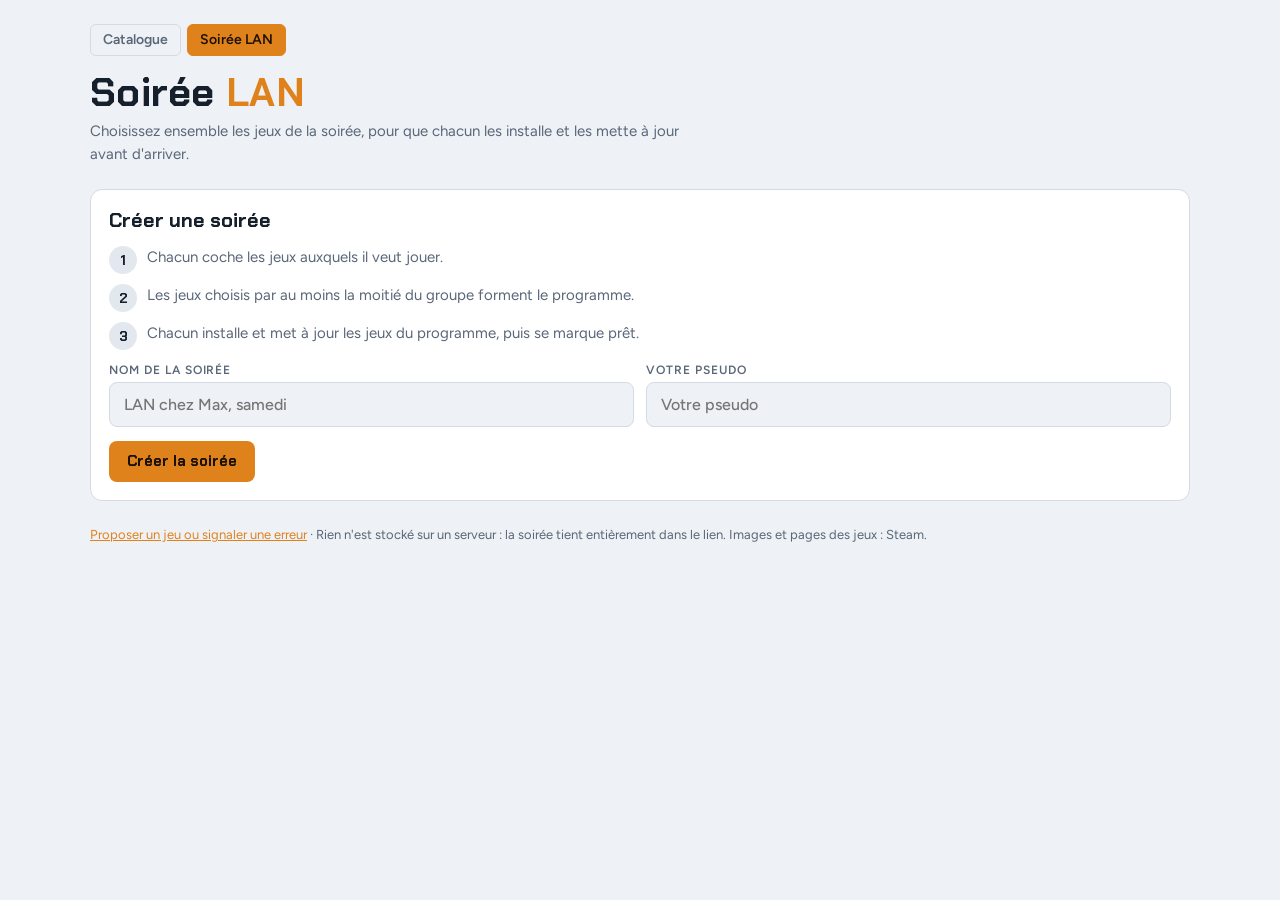
==== commit 6285b9fd: "Essentiels : langue FR, aperçu des liens partagés, favicon, lien de signalement, mise à jour forcée " ====
--- a/soiree.html
+++ b/soiree.html
@@ -1,12 +1,26 @@
 <!doctype html>
+<html lang="fr">
 <title>Soirée LAN · LAN &amp; Jeux</title>
 <meta charset="utf-8">
+<meta name="description" content="Choisissez ensemble les jeux de votre soirée LAN et vérifiez que chacun les a installés et mis à jour avant d'arriver.">
+<meta property="og:type" content="website">
+<meta property="og:site_name" content="LAN &amp; Jeux">
+<meta property="og:title" content="Soirée LAN : choisissez les jeux ensemble">
+<meta property="og:description" content="Choisissez ensemble les jeux de votre soirée LAN et vérifiez que chacun les a installés et mis à jour avant d'arriver.">
+<meta property="og:url" content="https://jvtechsolutions60-a11y.github.io/lan-jeux/soiree.html">
+<meta property="og:image" content="https://jvtechsolutions60-a11y.github.io/lan-jeux/og.png">
+<meta property="og:image:width" content="1200">
+<meta property="og:image:height" content="630">
+<meta property="og:locale" content="fr_FR">
+<meta name="twitter:card" content="summary_large_image">
+<meta name="theme-color" content="#e0821c">
+<link rel="icon" href="favicon.svg" type="image/svg+xml">
 <meta name="viewport" content="width=device-width, initial-scale=1, viewport-fit=cover">
 <meta name="claude:viewport-fit-sides" content="cover">
 <link rel="preconnect" href="https://fonts.googleapis.com">
 <link rel="preconnect" href="https://fonts.gstatic.com" crossorigin>
 <link rel="stylesheet" href="https://fonts.googleapis.com/css2?family=Chakra+Petch:wght@500;700&family=Figtree:wght@400;500;600&family=JetBrains+Mono:wght@500&display=swap">
-<link rel="stylesheet" href="style.css">
+<link rel="stylesheet" href="style.css?v=5">
 <style>
 body { padding-bottom: calc(96px + env(safe-area-inset-bottom, 0px)); }
 .panel { background: var(--panel); border: 1px solid var(--line); border-radius: 12px; padding: 18px; display: grid; gap: 14px; min-width: 0; }
@@ -200,7 +214,7 @@
     </div>
   </div>
 
-  <footer>Rien n'est stocké sur un serveur : la soirée tient entièrement dans le lien. Images et pages des jeux : Steam.</footer>
+  <footer><a href="https://github.com/jvtechsolutions60-a11y/lan-jeux/issues/new" target="_blank" rel="noopener">Proposer un jeu ou signaler une erreur</a> · Rien n'est stocké sur un serveur : la soirée tient entièrement dans le lien. Images et pages des jeux : Steam.</footer>
 </div>
 
 <div class="sendbar" id="sendbar" hidden>
@@ -210,7 +224,7 @@
   </div>
 </div>
 
-<script src="games.js"></script>
+<script src="games.js?v=5"></script>
 <script>
 // ---------- Données ----------
 const norm = t => t.normalize("NFD").replace(/[̀-ͯ]/g, "").toLowerCase();
--- a/style.css
+++ b/style.css
@@ -135,3 +135,5 @@
   .toolbar .sort, .toolbar .filters-toggle, .toolbar .dice { flex: 1 1 0; min-width: 0; white-space: nowrap; font-size: 14px; padding-inline: 8px; }
 }
 body::before { content: ""; position: fixed; inset: 0 0 auto; height: env(safe-area-inset-top, 0px); z-index: 10; background: var(--bg); }
+
+footer a { color: var(--accent); }
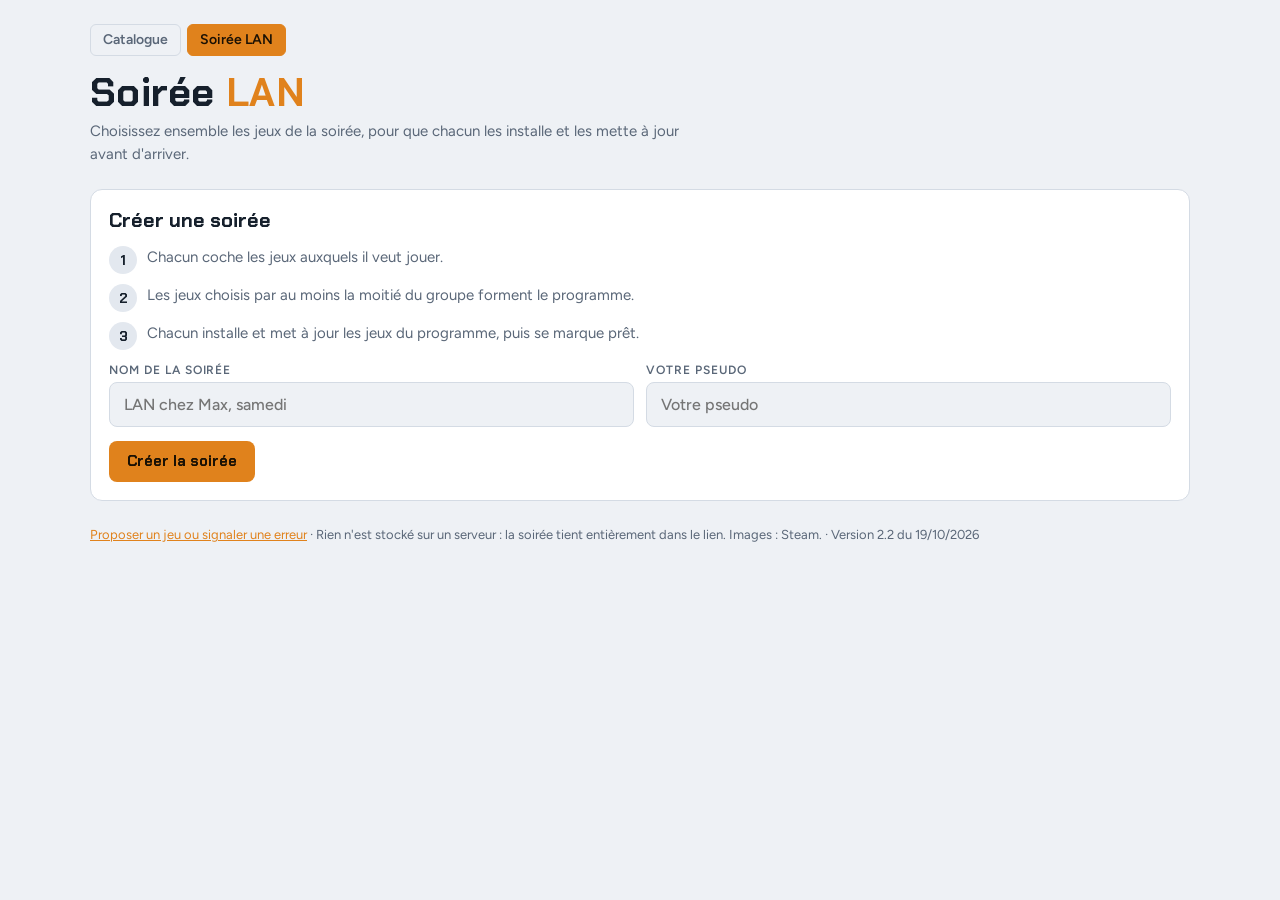
==== commit b5a8eb39: "Numéro de version affiché (2.2) et historique des versions Co-Authored-By: Claude Opus 5.5 (1M conte" ====
--- a/soiree.html
+++ b/soiree.html
@@ -182,7 +182,7 @@
           <p style="margin-top:6px">Cochez les jeux auxquels vous voulez jouer, gratuits ou payants. Les jeux déjà choisis par le groupe sont en haut.</p>
         </div>
         <div class="toolbar2">
-          <input class="input" id="pick-search" type="search" placeholder="Rechercher parmi les 395 jeux…" aria-label="Rechercher un jeu">
+          <input class="input" id="pick-search" type="search" placeholder="Rechercher parmi les 388 jeux…" aria-label="Rechercher un jeu">
           <div class="chips" role="group" aria-label="Afficher">
             <button class="chip" id="show-all" type="button" aria-pressed="true">Tous</button>
             <button class="chip" id="show-group" type="button" aria-pressed="false">Choisis par le groupe</button>
@@ -214,7 +214,7 @@
     </div>
   </div>
 
-  <footer><a href="https://github.com/jvtechsolutions60-a11y/lan-jeux/issues/new" target="_blank" rel="noopener">Proposer un jeu ou signaler une erreur</a> · Rien n'est stocké sur un serveur : la soirée tient entièrement dans le lien. Images et pages des jeux : Steam.</footer>
+  <footer><a href="https://github.com/jvtechsolutions60-a11y/lan-jeux/issues/new" target="_blank" rel="noopener">Proposer un jeu ou signaler une erreur</a> · Rien n'est stocké sur un serveur : la soirée tient entièrement dans le lien. Images : Steam. · <span class="version">Version 2.2 du 19/10/2026</span></footer>
 </div>
 
 <div class="sendbar" id="sendbar" hidden>
@@ -224,20 +224,18 @@
   </div>
 </div>
 
-<script src="games.js?v=5"></script>
+<script src="games.js?v=7"></script>
 <script>
 // ---------- Données ----------
 const norm = t => t.normalize("NFD").replace(/[̀-ͯ]/g, "").toLowerCase();
 const slug = t => norm(t).replace(/[^a-z0-9]+/g, "-").replace(/^-|-$/g, "");
 const MODES = { l: "LAN", e: "Même écran", o: "Internet" };
-const games = (window.GAMES || []).map(([name, min, max, types, free, modes, link]) => ({
-  name, min, max, free: !!free, modes: modes.split(""), key: norm(name),
-  appid: typeof link === "number" ? link : null,
-  // identifiant stable : numéro Steam en base 36, sinon nom simplifié
-  id: typeof link === "number" ? link.toString(36) : "~" + slug(name),
-  url: typeof link === "number" ? "https://store.steampowered.com/app/" + link + "/"
-    : link || "https://store.steampowered.com/search/?term=" + encodeURIComponent(name)
-})).sort((a, b) => a.name.localeCompare(b.name, "fr"));
+const games = (window.GAMES || []).map(([name, min, max, types, free, modes, link]) => {
+  const l = window.gameLinks(name, link);
+  return { name, min, max, free: !!free, modes: modes.split(""), key: norm(name), ...l,
+    // identifiant stable : numéro Steam en base 36, sinon nom simplifié
+    id: l.appid ? l.appid.toString(36) : "~" + slug(name) };
+}).sort((a, b) => a.name.localeCompare(b.name, "fr"));
 const byId = new Map(games.map(g => [g.id, g]));
 const plural = (n, one, many) => n + " " + (n > 1 ? many : one);
 const same = (a, b) => a.toLowerCase() === b.toLowerCase();
@@ -549,7 +547,7 @@
       persist(); renderAll();
     });
     const t = el("div", "txt");
-    t.append(el("span", "nm", g.name), el("span", "sub", on ? "Installé et à jour" : "À installer ou mettre à jour" + (g.free ? " · gratuit" : "")));
+    t.append(el("span", "nm", g.name), el("span", "sub", on ? "Installé et à jour" : "À installer ou mettre à jour" + (g.free ? " · gratuit" : "") + " · sur " + g.stores.map(k => window.STORES[k]).join(", ")));
     const a = document.createElement("a"); a.href = g.url; a.target = "_blank"; a.rel = "noopener"; a.textContent = "Page du jeu";
     a.addEventListener("click", e => e.stopPropagation());
     row.append(cb, thumb(g), t, a); list.append(row);
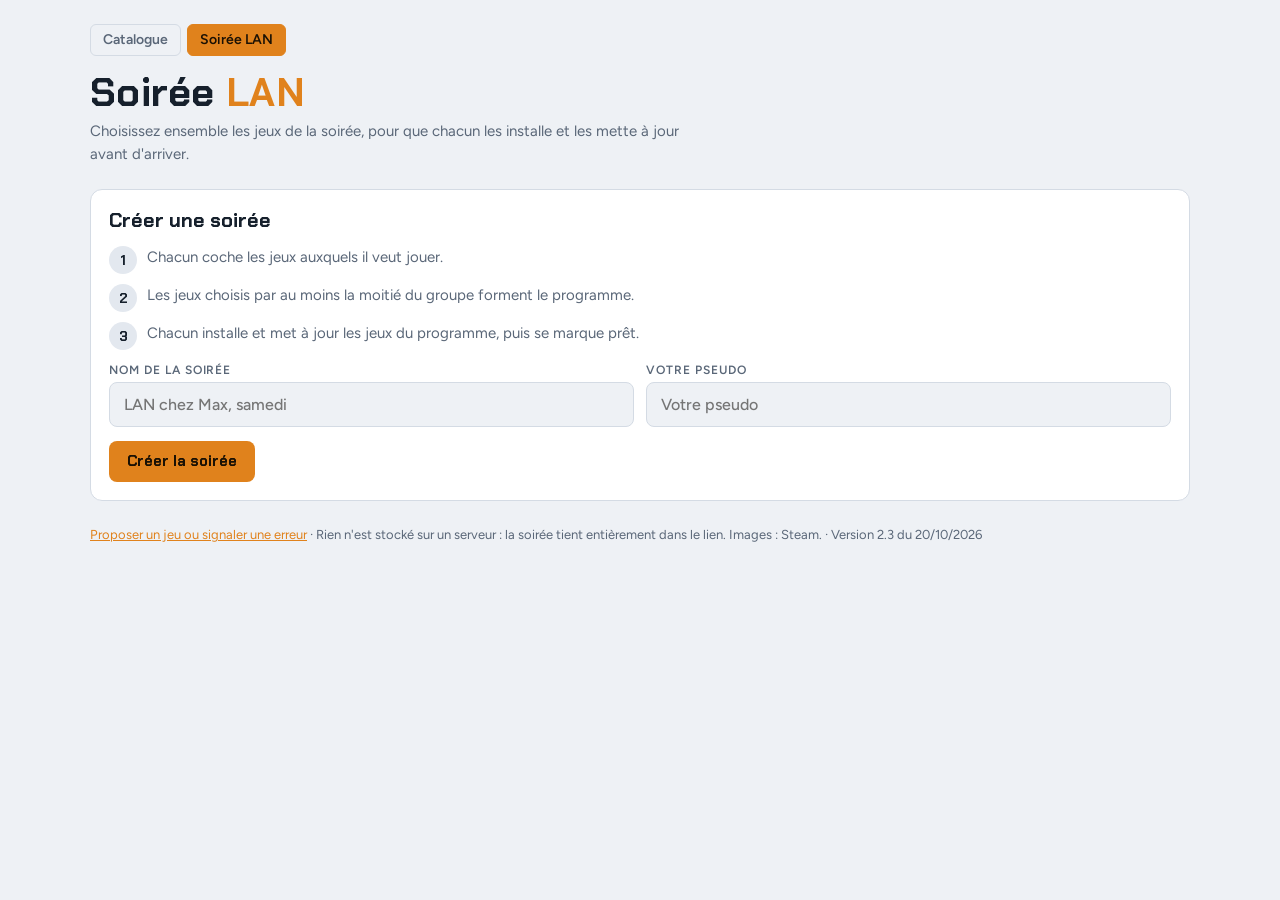
==== commit f043a0e8: "Version 2.3 : Gratuit / Payant en filtre principal, logos des boutiques Co-Authored-By: Claude Opus " ====
--- a/soiree.html
+++ b/soiree.html
@@ -20,7 +20,7 @@
 <link rel="preconnect" href="https://fonts.googleapis.com">
 <link rel="preconnect" href="https://fonts.gstatic.com" crossorigin>
 <link rel="stylesheet" href="https://fonts.googleapis.com/css2?family=Chakra+Petch:wght@500;700&family=Figtree:wght@400;500;600&family=JetBrains+Mono:wght@500&display=swap">
-<link rel="stylesheet" href="style.css?v=5">
+<link rel="stylesheet" href="style.css?v=6">
 <style>
 body { padding-bottom: calc(96px + env(safe-area-inset-bottom, 0px)); }
 .panel { background: var(--panel); border: 1px solid var(--line); border-radius: 12px; padding: 18px; display: grid; gap: 14px; min-width: 0; }
@@ -214,7 +214,7 @@
     </div>
   </div>
 
-  <footer><a href="https://github.com/jvtechsolutions60-a11y/lan-jeux/issues/new" target="_blank" rel="noopener">Proposer un jeu ou signaler une erreur</a> · Rien n'est stocké sur un serveur : la soirée tient entièrement dans le lien. Images : Steam. · <span class="version">Version 2.2 du 19/10/2026</span></footer>
+  <footer><a href="https://github.com/jvtechsolutions60-a11y/lan-jeux/issues/new" target="_blank" rel="noopener">Proposer un jeu ou signaler une erreur</a> · Rien n'est stocké sur un serveur : la soirée tient entièrement dans le lien. Images : Steam. · <span class="version">Version 2.3 du 20/10/2026</span></footer>
 </div>
 
 <div class="sendbar" id="sendbar" hidden>
@@ -224,7 +224,7 @@
   </div>
 </div>
 
-<script src="games.js?v=7"></script>
+<script src="games.js?v=8"></script>
 <script>
 // ---------- Données ----------
 const norm = t => t.normalize("NFD").replace(/[̀-ͯ]/g, "").toLowerCase();
@@ -547,7 +547,8 @@
       persist(); renderAll();
     });
     const t = el("div", "txt");
-    t.append(el("span", "nm", g.name), el("span", "sub", on ? "Installé et à jour" : "À installer ou mettre à jour" + (g.free ? " · gratuit" : "") + " · sur " + g.stores.map(k => window.STORES[k]).join(", ")));
+    t.append(el("span", "nm", g.name), el("span", "sub", on ? "Installé et à jour" : "À installer ou mettre à jour" + (g.free ? " · gratuit" : "") + ""));
+    const sub = t.lastChild; sub.insertAdjacentHTML("beforeend", g.stores.map(k => ` <span class="store">${window.storeIcon(k)}${window.STORES[k]}</span>`).join(""));
     const a = document.createElement("a"); a.href = g.url; a.target = "_blank"; a.rel = "noopener"; a.textContent = "Page du jeu";
     a.addEventListener("click", e => e.stopPropagation());
     row.append(cb, thumb(g), t, a); list.append(row);
--- a/style.css
+++ b/style.css
@@ -137,3 +137,9 @@
 body::before { content: ""; position: fixed; inset: 0 0 auto; height: env(safe-area-inset-top, 0px); z-index: 10; background: var(--bg); }
 
 footer a { color: var(--accent); }
+
+.ico { width: 1.05em; height: 1.05em; flex: none; vertical-align: -0.15em; }
+.chip .ico { margin-right: 6px; }
+.stores { display: flex; flex-wrap: wrap; gap: 4px 10px; font-size: 12.5px; color: var(--muted); }
+.store { display: inline-flex; align-items: center; gap: 4px; white-space: nowrap; }
+.sub .store { margin-left: 6px; }
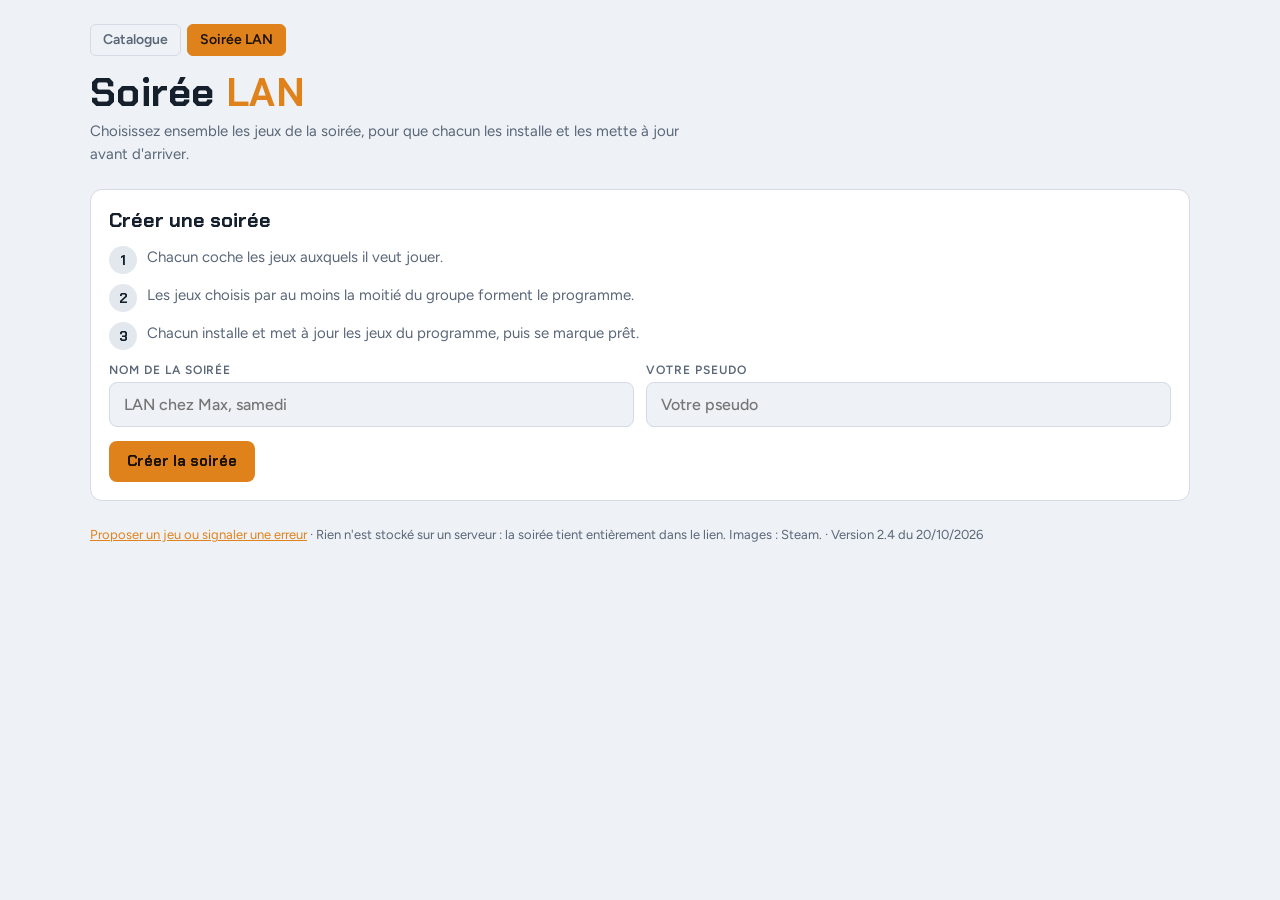
==== commit 451d671f: "Version 2.4 : Soirée LAN, programme classé par votes et un veto par joueur Co-Authored-By: Claude Op" ====
--- a/soiree.html
+++ b/soiree.html
@@ -98,6 +98,8 @@
 .ready span { font-size: 11.5px; padding: 3px 8px; border-radius: 999px; background: var(--chip); color: var(--muted); }
 .ready span.ok { background: var(--free-bg); color: var(--free); }
 .pcard.dim { opacity: .85; }
+.pcard .veto { justify-self: start; font-size: 12.5px; color: var(--muted); }
+.pcard .veto:hover { color: var(--paid); }
 @media (max-width: 480px) { .pcard { grid-template-columns: 84px minmax(0, 1fr); gap: 10px; } .pcard .thumb { width: 84px; } }
 .section-title { font: 700 16px/1.2 var(--display); margin: 6px 0 0; }
 .done-msg { color: var(--free); font-weight: 600; }
@@ -214,7 +216,7 @@
     </div>
   </div>
 
-  <footer><a href="https://github.com/jvtechsolutions60-a11y/lan-jeux/issues/new" target="_blank" rel="noopener">Proposer un jeu ou signaler une erreur</a> · Rien n'est stocké sur un serveur : la soirée tient entièrement dans le lien. Images : Steam. · <span class="version">Version 2.3 du 20/10/2026</span></footer>
+  <footer><a href="https://github.com/jvtechsolutions60-a11y/lan-jeux/issues/new" target="_blank" rel="noopener">Proposer un jeu ou signaler une erreur</a> · Rien n'est stocké sur un serveur : la soirée tient entièrement dans le lien. Images : Steam. · <span class="version">Version 2.4 du 20/10/2026</span></footer>
 </div>
 
 <div class="sendbar" id="sendbar" hidden>
@@ -243,9 +245,9 @@
 const el = (tag, cls, text) => { const e = document.createElement(tag); if (cls) e.className = cls; if (text != null) e.textContent = text; return e; };
 
 // ---------- Soirée dans le lien ----------
-// Format v2 : { v: 2, n: nom, p: [[pseudo, "choix.choix", "prêt.prêt"]] }
+// Format v3 : { v: 3, n: nom, p: [[pseudo, "choix.choix", "prêt.prêt", "veto"]] } (v2 : sans veto)
 function encode(party) {
-  const json = JSON.stringify({ v: 2, n: party.name, p: party.players.map(p => [p.name, [...p.picks].join("."), [...p.ready].join(".")]) });
+  const json = JSON.stringify({ v: 3, n: party.name, p: party.players.map(p => [p.name, [...p.picks].join("."), [...p.ready].join("."), p.veto]) });
   const bytes = new TextEncoder().encode(json);
   let bin = ""; bytes.forEach(b => bin += String.fromCharCode(b));
   return btoa(bin).replace(/\+/g, "-").replace(/\//g, "_").replace(/=+$/, "");
@@ -257,7 +259,8 @@
     const ids = s => String(s || "").split(".").filter(id => byId.has(id));
     return {
       name: String(d.n || "Soirée LAN").slice(0, 40),
-      players: (d.p || []).map(([n, a, b]) => ({ name: String(n).slice(0, 20), picks: new Set(ids(a)), ready: new Set(d.v === 2 ? ids(b) : []) }))
+      players: (d.p || []).map(([n, a, b, v]) => ({ name: String(n).slice(0, 20), picks: new Set(ids(a)), ready: new Set(d.v >= 2 ? ids(b) : []),
+        veto: d.v >= 3 && byId.has(v) ? v : "" }))
     };
   } catch { return null; }
 }
@@ -281,7 +284,7 @@
 const me = () => party.players.find(p => meName && same(p.name, meName)) || null;
 function addMe() {
   let p = me();
-  if (!p) { p = { name: meName, picks: new Set(), ready: new Set() }; party.players.push(p); }
+  if (!p) { p = { name: meName, picks: new Set(), ready: new Set(), veto: "" }; party.players.push(p); }
   return p;
 }
 
@@ -397,14 +400,18 @@
   party.players.forEach(p => p.picks.forEach(id => count.set(id, (count.get(id) || 0) + 1)));
   const fits = g => n < 2 || (n >= g.min && n <= g.max);
   const net = g => !offline || g.modes.some(m => m === "l" || m === "e");
+  // Veto : chaque joueur peut écarter un jeu, qui sort alors du programme
+  const vetoBy = new Map();
+  party.players.forEach(p => { if (p.veto) vetoBy.set(p.veto, [...(vetoBy.get(p.veto) || []), p.name]); });
   const prog = [], other = [];
   for (const [id, c] of count) {
     const g = byId.get(id);
     if (!net(g)) continue;
-    (c >= need && fits(g) ? prog : other).push(g);
-  }
+    (c >= need && fits(g) && !vetoBy.has(id) ? prog : other).push(g);
+  }
+  // Classement par votes : plus un jeu est choisi, plus il monte
   const rank = (a, b) => count.get(b.id) - count.get(a.id) || a.name.localeCompare(b.name, "fr");
-  return { prog: prog.sort(rank), other: other.sort(rank), count, need, n, fits };
+  return { prog: prog.sort(rank), other: other.sort(rank), count, need, n, fits, vetoBy };
 }
 
 // ---------- Rendu ----------
@@ -491,26 +498,36 @@
   list.append(frag);
 }
 
-function renderProgramme({ prog, other, count, need, n, fits }) {
+function renderProgramme({ prog, other, count, need, n, fits, vetoBy }) {
   document.getElementById("prog-hint").textContent = !count.size
     ? "Le programme est vide. Cochez des jeux à l'étape 1 : ceux choisis par au moins la moitié du groupe apparaîtront ici."
     : prog.length
-      ? plural(prog.length, "jeu retenu", "jeux retenus") + (n > 1 ? ", choisis par au moins " + need + " joueur" + (need > 1 ? "s" : "") + " sur " + n + " et jouables à " + n + "." : ".")
+      ? plural(prog.length, "jeu retenu", "jeux retenus") + (n > 1 ? ", choisis par au moins " + need + " joueur" + (need > 1 ? "s" : "") + " sur " + n + " et jouables à " + n + ", du plus voté au moins voté." : ".")
+        + " Chacun peut écarter un jeu dont il ne veut pas (un veto par joueur)."
       : "Aucun jeu n'est encore choisi par au moins " + need + " joueurs sur " + n + ".";
-  document.getElementById("prog").replaceChildren(...prog.map(g => pcard(g, count.get(g.id), true)));
+  document.getElementById("prog").replaceChildren(...prog.map((g, i) => pcard(g, count.get(g.id), true, "", i + 1)));
   const hasOther = other.length > 0;
   document.getElementById("other-title").hidden = !hasOther;
   document.getElementById("other-hint").hidden = !hasOther;
-  document.getElementById("other-hint").textContent = "Pas assez choisis, ou pas jouables à " + n + ". Cochez-les à l'étape 1 pour les faire entrer au programme.";
-  document.getElementById("other").replaceChildren(...other.map(g => pcard(g, count.get(g.id), false, fits(g) ? "" : "Jouable jusqu'à " + g.max + " seulement")));
-}
-
-function pcard(g, picks, inProg, note) {
+  document.getElementById("other-hint").textContent = "Pas assez choisis, pas jouables à " + n + " ou écartés par un veto. Cochez-les à l'étape 1 pour les faire entrer au programme.";
+  document.getElementById("other").replaceChildren(...other.map(g => pcard(g, count.get(g.id), false,
+    vetoBy.has(g.id) ? "✕ écarté par " + vetoBy.get(g.id).join(", ") : fits(g) ? "" : "Jouable jusqu'à " + g.max + " seulement")));
+}
+
+function vetoButton(g) {
+  const m = me(); const mine = !!(m && m.veto === g.id);
+  const b = el("button", "linkish veto", mine ? "Annuler mon veto" : "Écarter ce jeu"); b.type = "button";
+  b.title = mine ? "Remettre ce jeu en jeu" : m && m.veto ? "Votre veto passera de " + byId.get(m.veto).name + " à ce jeu" : "Vous ne voulez pas y jouer : il sort du programme";
+  b.addEventListener("click", () => { const p = addMe(); p.veto = mine ? "" : g.id; persist(); renderAll(); });
+  return b;
+}
+
+function pcard(g, picks, inProg, note, pos) {
   const c = el("article", "pcard" + (inProg ? "" : " dim"));
   const a = document.createElement("a"); a.href = g.url; a.target = "_blank"; a.rel = "noopener"; a.append(thumb(g));
   a.setAttribute("aria-label", "Page de " + g.name);
   const t = el("div", "txt");
-  const top = el("div", "top"); top.append(el("h3", "", g.name), el("span", "players", range(g)));
+  const top = el("div", "top"); top.append(el("h3", "", (pos ? pos + ". " : "") + g.name), el("span", "players", range(g)));
   t.append(top);
   t.append(el("span", "meta", (g.free ? "Gratuit" : "Payant") + " · choisi par " + picks + "/" + party.players.length + (note ? " · " + note : "")));
   if (inProg) {
@@ -527,6 +544,8 @@
     }
     t.append(bar, r);
   }
+  const m = me();
+  if (inProg || (m && m.veto === g.id)) t.append(vetoButton(g));
   c.append(a, t);
   return c;
 }
@@ -593,7 +612,7 @@
   for (const op of other.players) {
     const p = party.players.find(x => same(x.name, op.name));
     if (!p) party.players.push(op);
-    else { op.picks.forEach(id => p.picks.add(id)); op.ready.forEach(id => p.ready.add(id)); }
+    else { op.picks.forEach(id => p.picks.add(id)); op.ready.forEach(id => p.ready.add(id)); if (op.veto) p.veto = op.veto; }
   }
   document.getElementById("merge-input").value = "";
   document.getElementById("mergebox").hidden = true;
